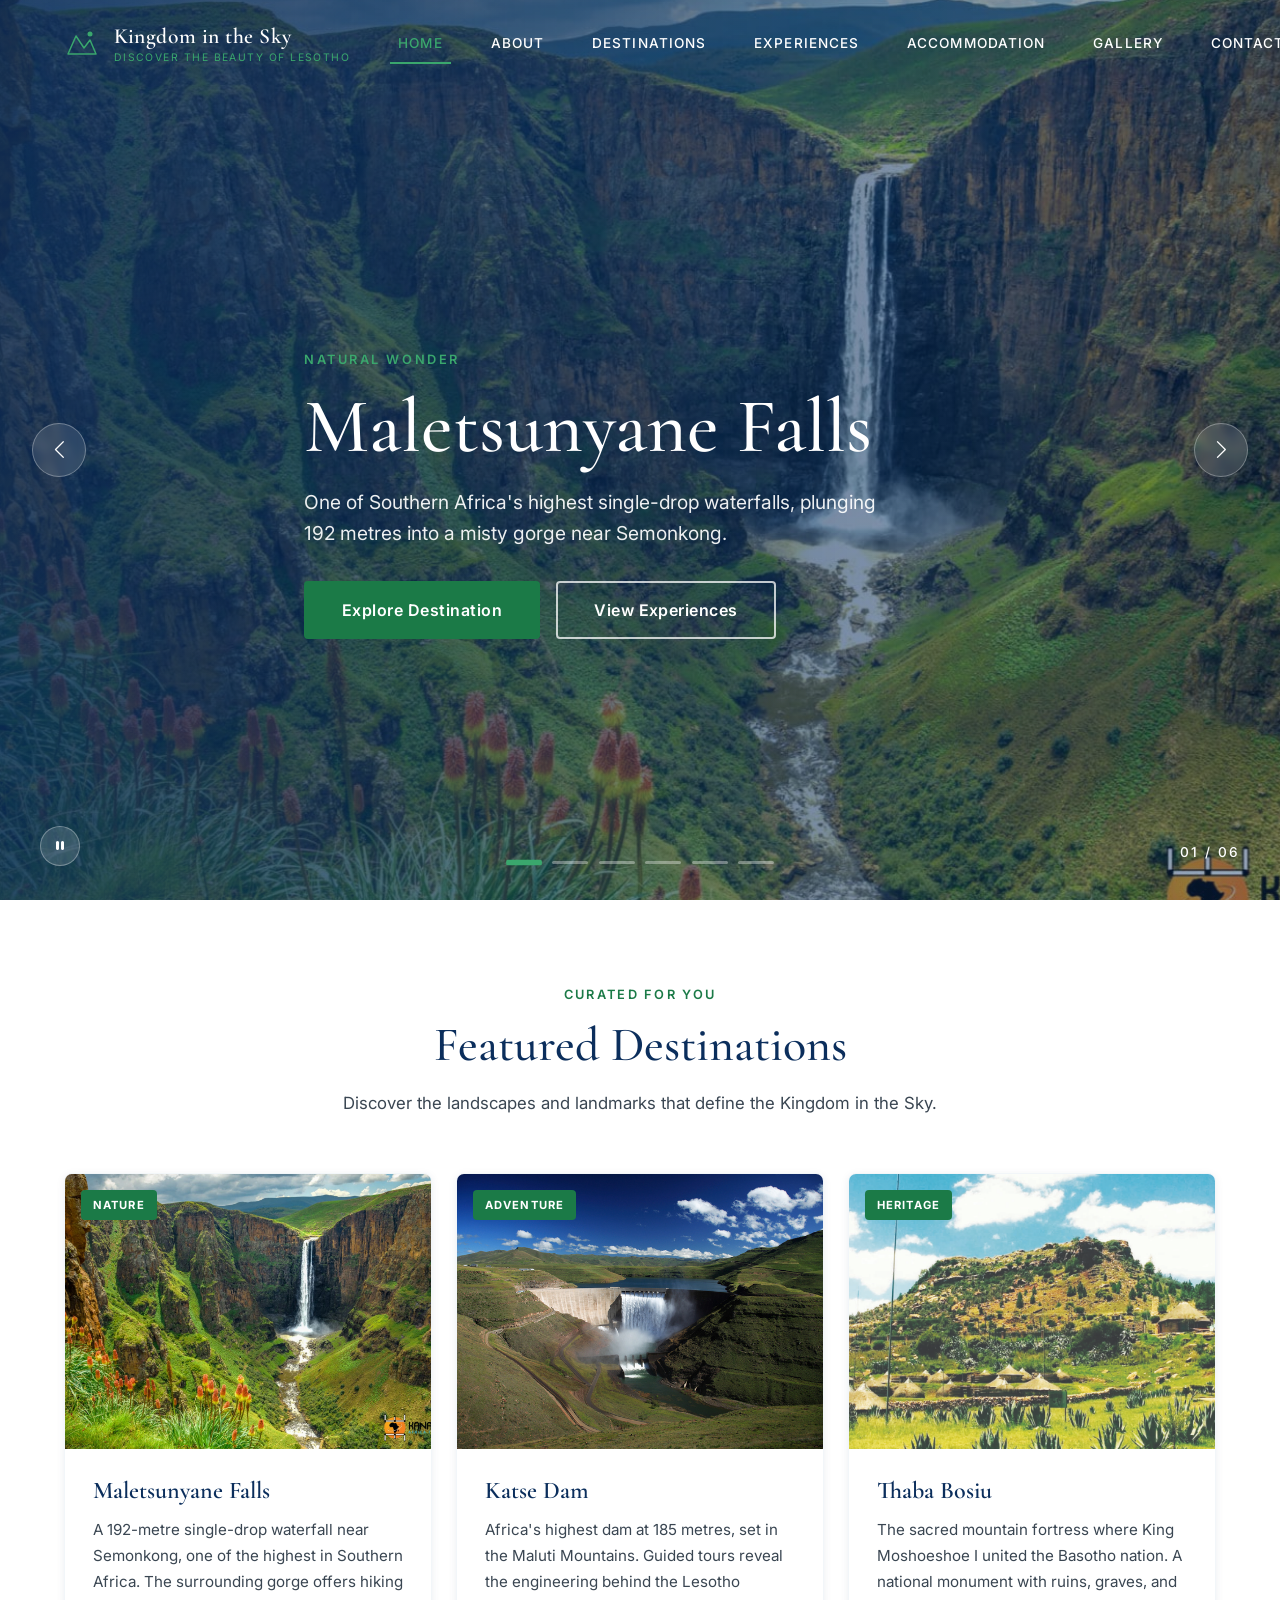
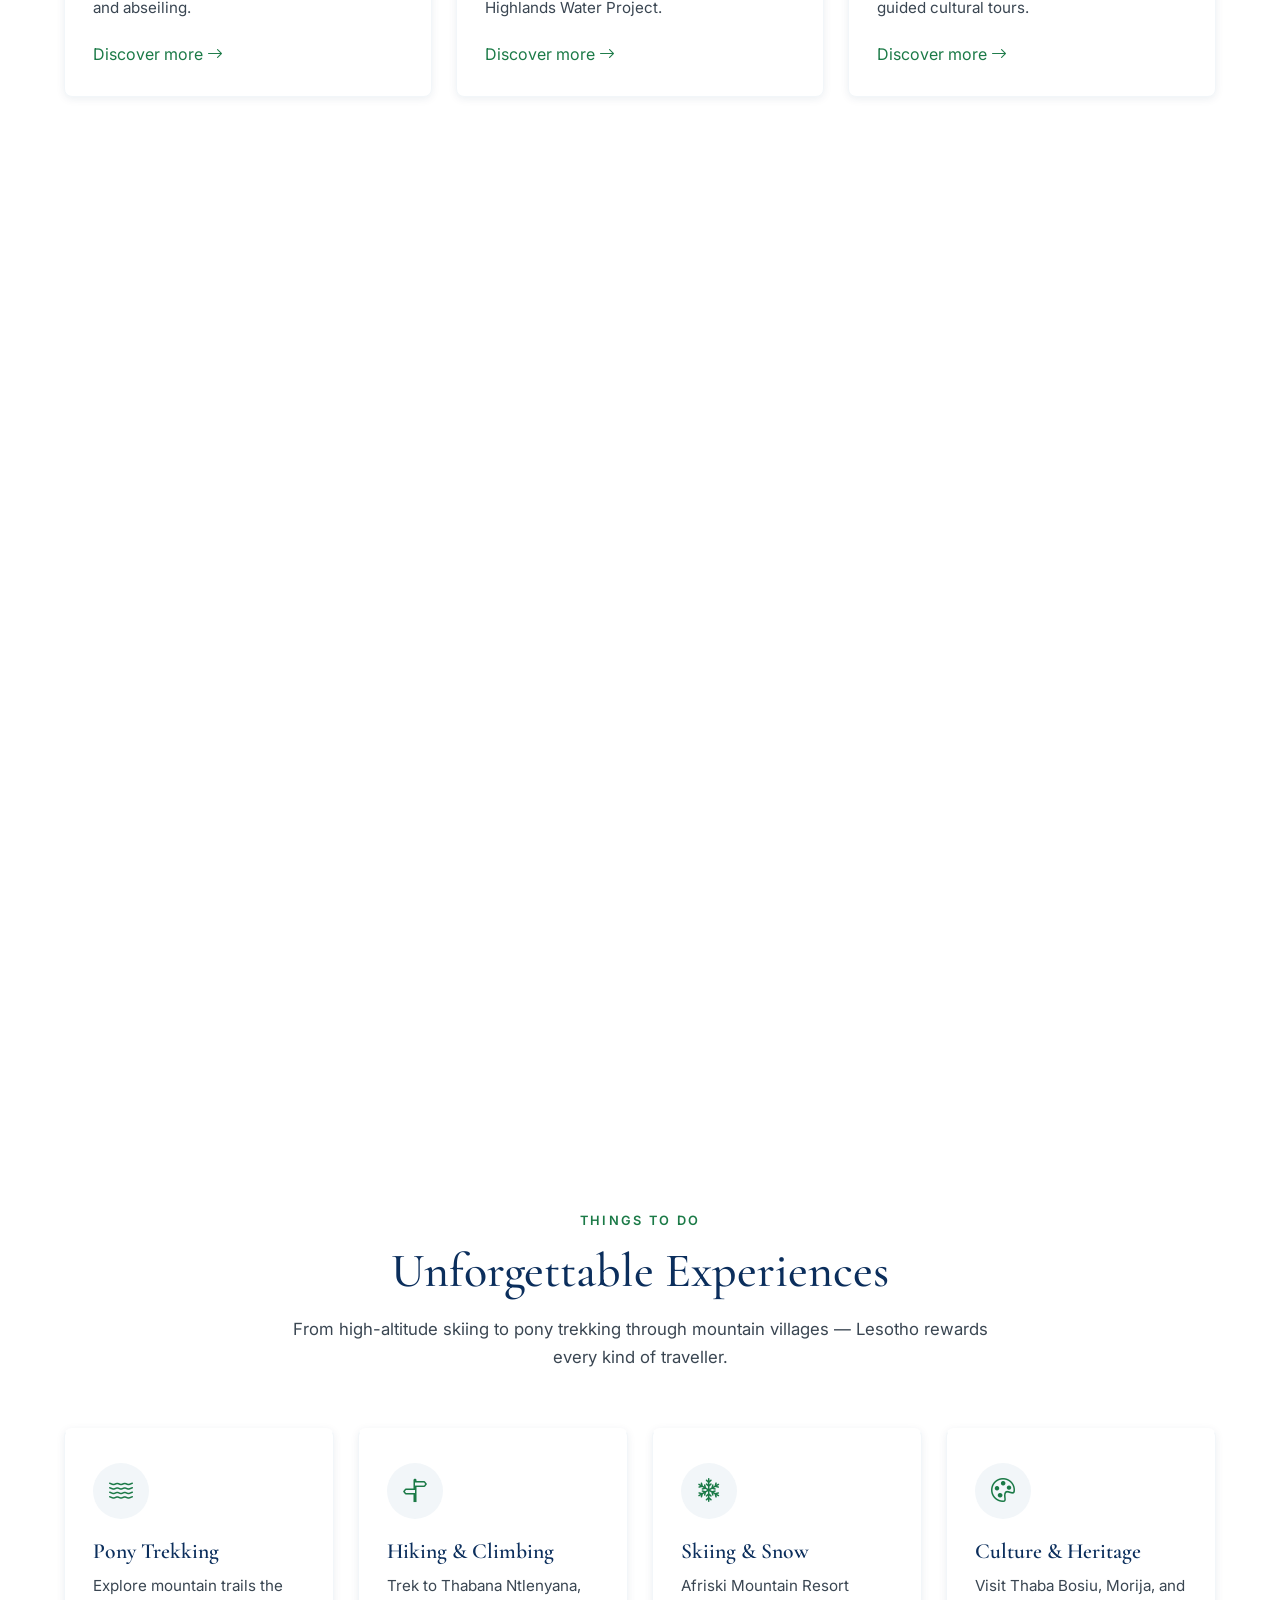
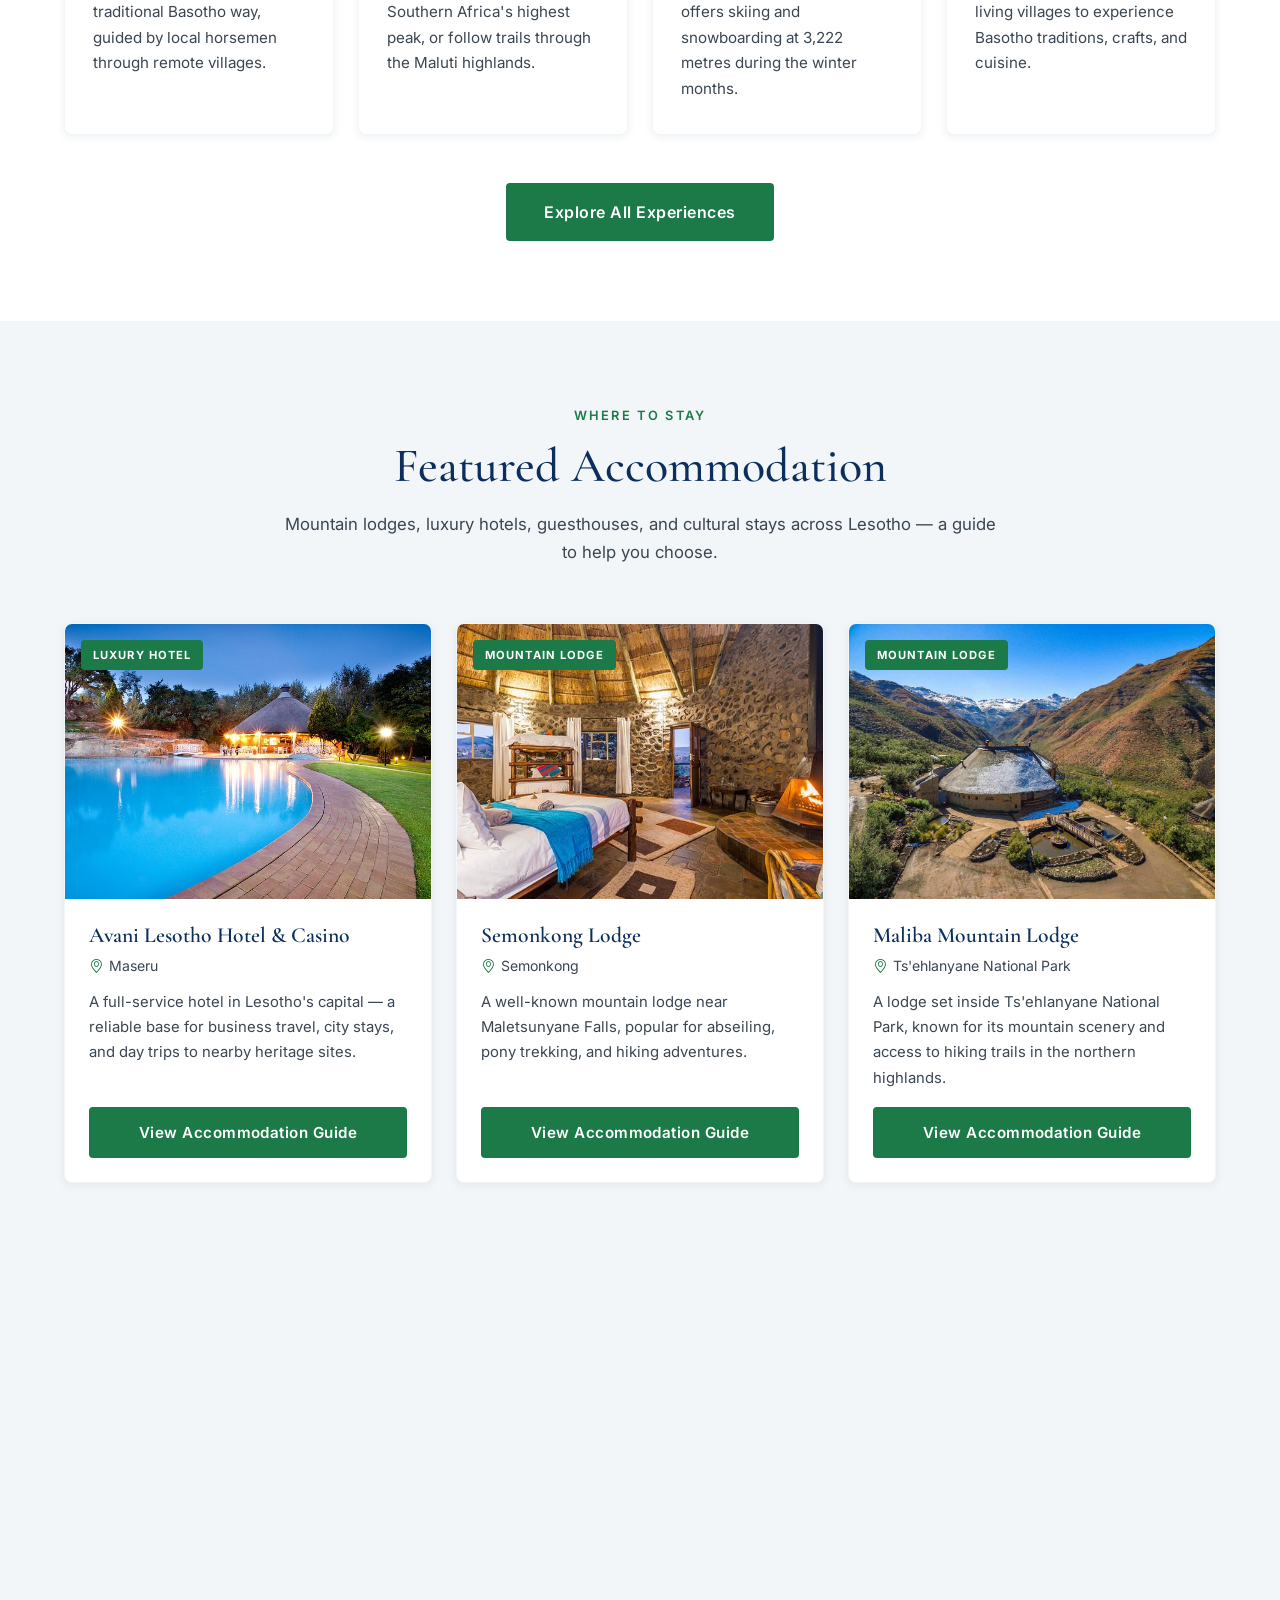
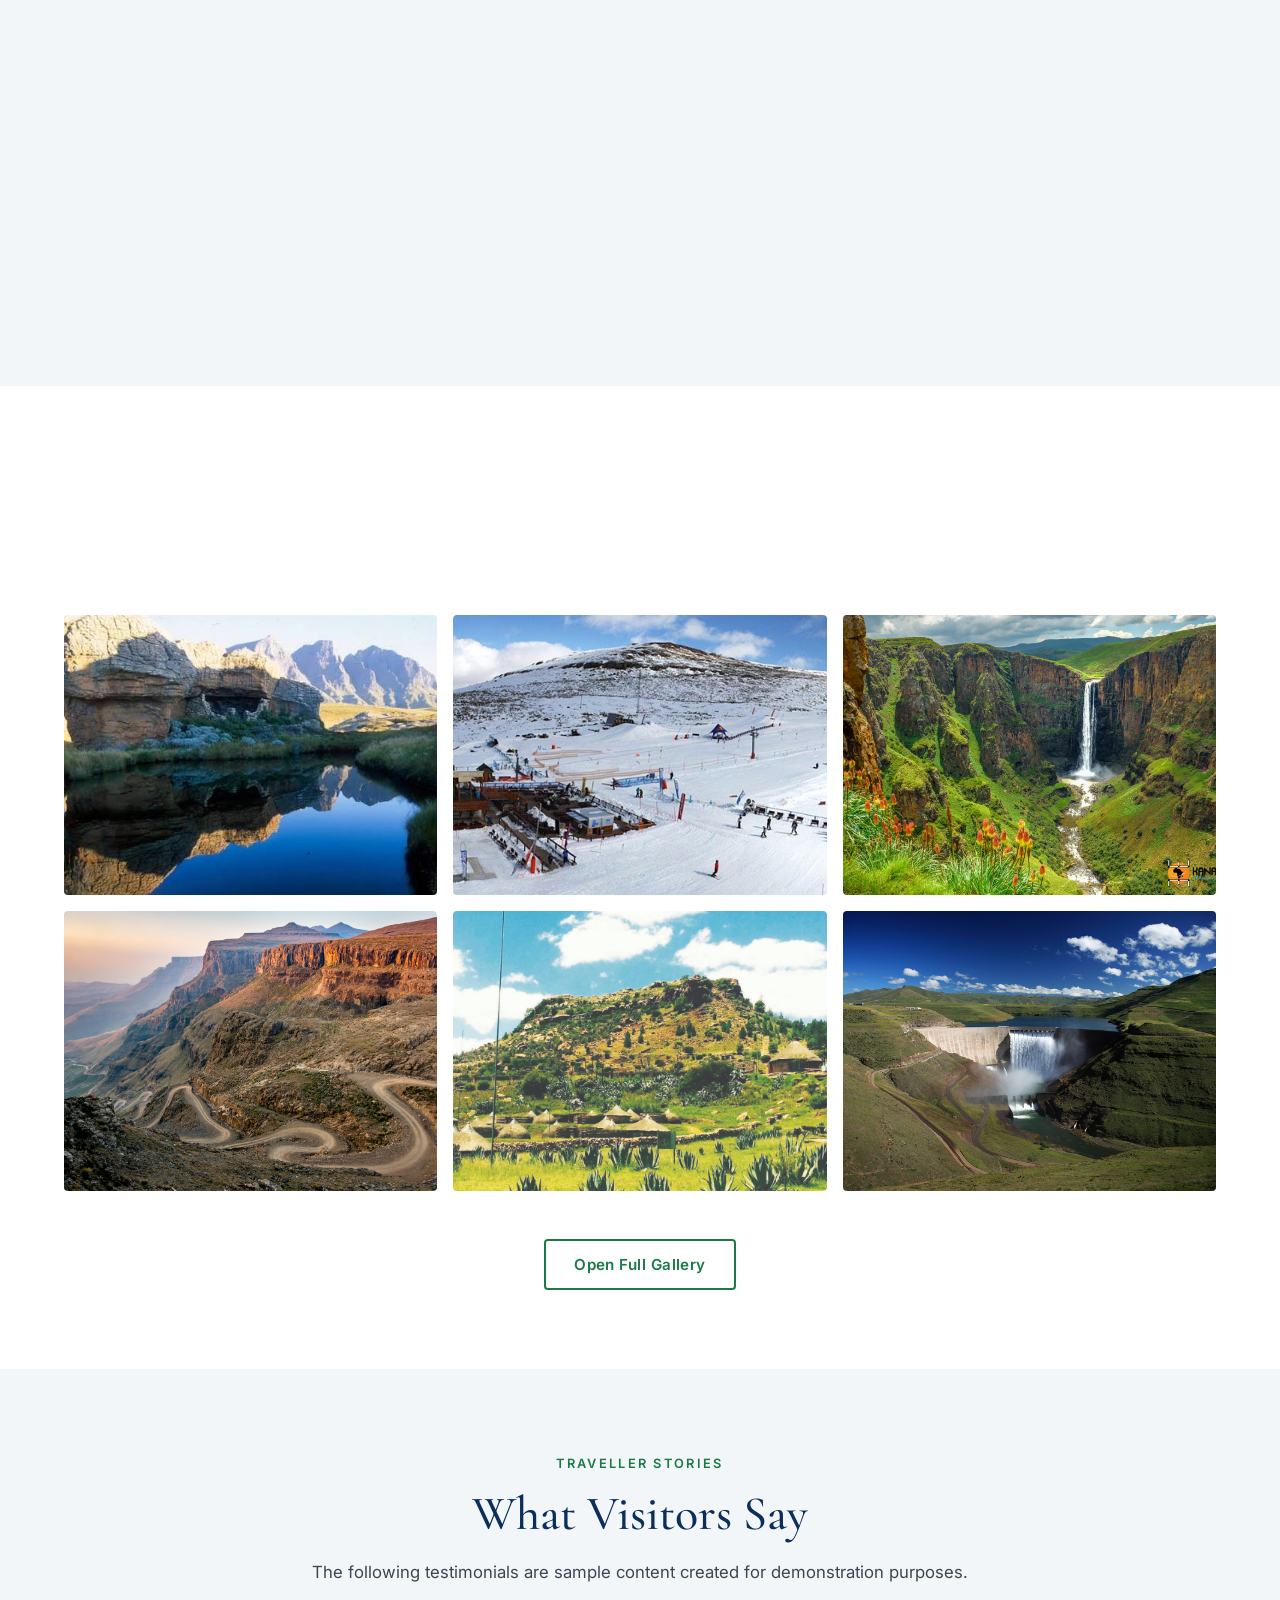
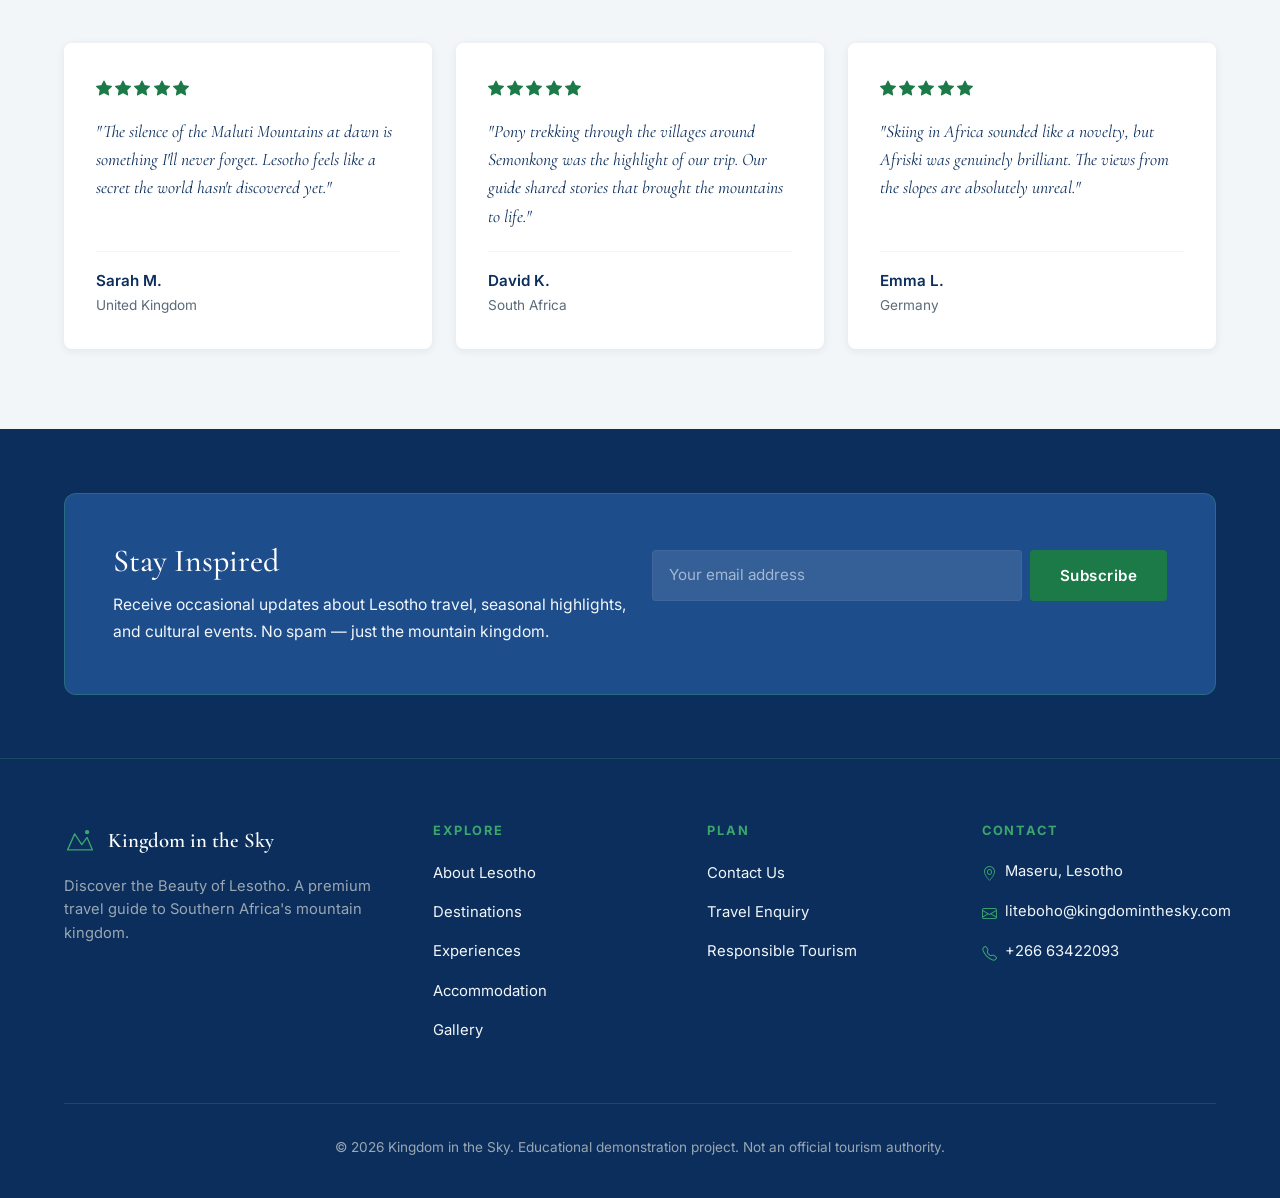
==== index.html @ 5d1657d9 "Add files via upload" ====
<!DOCTYPE html>
<html lang="en">
<head>
  <meta charset="UTF-8">
  <meta name="viewport" content="width=device-width, initial-scale=1.0">
  <meta name="description" content="Kingdom in the Sky — Discover the Beauty of Lesotho. Explore majestic mountains, rich Basotho culture, and unforgettable adventures in Southern Africa's mountain kingdom.">
  <title>Kingdom in the Sky | Discover the Beauty of Lesotho</title>

  <link rel="preconnect" href="https://fonts.googleapis.com">
  <link rel="preconnect" href="https://fonts.gstatic.com" crossorigin>
  <link href="https://fonts.googleapis.com/css2?family=Cormorant+Garamond:ital,wght@0,400;0,500;0,600;0,700;1,400;1,500&family=Inter:wght@300;400;500;600;700&display=swap" rel="stylesheet">

  <link href="https://cdn.jsdelivr.net/npm/bootstrap@5.3.3/dist/css/bootstrap.min.css" rel="stylesheet">
  <link rel="stylesheet" href="https://cdn.jsdelivr.net/npm/bootstrap-icons@1.11.3/font/bootstrap-icons.min.css">

  <link rel="stylesheet" href="css/style.css">
  <link rel="stylesheet" href="css/animations.css">
  <link rel="stylesheet" href="css/responsive.css">
</head>
<body>

  <a href="#main-content" class="skip-link">Skip to main content</a>

  <!-- ========== NAVIGATION ========== -->
  <nav class="navbar navbar-expand-lg site-navbar" id="siteNavbar" aria-label="Main navigation">
    <div class="container nav-container">
      <a class="navbar-brand brand" href="index.html" aria-label="Kingdom in the Sky — Home">
        <span class="brand-mark" aria-hidden="true">
          <svg width="36" height="36" viewBox="0 0 36 36" fill="none" xmlns="http://www.w3.org/2000/svg">
            <path d="M4 28L12 10L20 22L26 14L32 28H4Z" stroke="currentColor" stroke-width="1.5" fill="none" stroke-linejoin="round"/>
            <circle cx="26" cy="8" r="2.5" fill="currentColor"/>
          </svg>
        </span>
        <span class="brand-text">
          <span class="brand-name">Kingdom in the Sky</span>
          <span class="brand-tagline">Discover the Beauty of Lesotho</span>
        </span>
      </a>

      <button class="navbar-toggler custom-toggler" type="button" data-bs-toggle="collapse" data-bs-target="#mainNav" aria-controls="mainNav" aria-expanded="false" aria-label="Toggle navigation">
        <span class="toggler-line"></span>
        <span class="toggler-line"></span>
        <span class="toggler-line"></span>
      </button>

      <div class="collapse navbar-collapse" id="mainNav">
        <ul class="navbar-nav ms-auto nav-links">
          <li class="nav-item"><a class="nav-link active" href="index.html">Home</a></li>
          <li class="nav-item"><a class="nav-link" href="about.html">About</a></li>
          <li class="nav-item"><a class="nav-link" href="destinations.html">Destinations</a></li>
          <li class="nav-item"><a class="nav-link" href="experiences.html">Experiences</a></li>
          <li class="nav-item"><a class="nav-link" href="accommodation.html">Accommodation</a></li>
          <li class="nav-item"><a class="nav-link" href="gallery.html">Gallery</a></li>
          <li class="nav-item"><a class="nav-link" href="contact.html">Contact</a></li>
        </ul>
      </div>
    </div>
  </nav>

  <main id="main-content">

    <!-- ========== HERO SLIDESHOW ========== -->
    <section class="hero-slideshow" id="heroSlideshow" aria-label="Featured Lesotho destinations slideshow" aria-roledescription="carousel">
      <div class="slides-container" id="slidesContainer">

        <div class="slide active" data-slide="0" role="group" aria-roledescription="slide" aria-label="1 of 6: Maletsunyane Falls">
          <div class="slide-bg" style="background-image: url('assets/images/maletsunyane.jpg');"></div>
          <div class="slide-overlay"></div>
          <div class="slide-content container">
            <p class="slide-kicker">Natural Wonder</p>
            <h1 class="slide-title">Maletsunyane Falls</h1>
            <p class="slide-desc">One of Southern Africa's highest single-drop waterfalls, plunging 192 metres into a misty gorge near Semonkong.</p>
            <div class="slide-actions">
              <a href="destinations.html" class="btn btn-gold btn-lg">Explore Destination</a>
              <a href="experiences.html" class="btn btn-outline-light btn-lg">View Experiences</a>
            </div>
          </div>
        </div>

        <div class="slide" data-slide="1" role="group" aria-roledescription="slide" aria-label="2 of 6: Katse Dam">
          <div class="slide-bg" style="background-image: url('assets/images/katse.jpg');"></div>
          <div class="slide-overlay"></div>
          <div class="slide-content container">
            <p class="slide-kicker">Engineering Marvel</p>
            <h2 class="slide-title">Katse Dam</h2>
            <p class="slide-desc">Africa's highest dam, nestled in the Maluti Mountains — a feat of engineering surrounded by breathtaking highland scenery.</p>
            <div class="slide-actions">
              <a href="destinations.html" class="btn btn-gold btn-lg">Explore Destination</a>
              <a href="gallery.html" class="btn btn-outline-light btn-lg">View Gallery</a>
            </div>
          </div>
        </div>

        <div class="slide" data-slide="2" role="group" aria-roledescription="slide" aria-label="3 of 6: Sani Pass">
          <div class="slide-bg" style="background-image: url('assets/images/sani-pass.jpg');"></div>
          <div class="slide-overlay"></div>
          <div class="slide-content container">
            <p class="slide-kicker">Adventure Route</p>
            <h2 class="slide-title">Sani Pass</h2>
            <p class="slide-desc">A legendary mountain pass climbing over 1,300 metres through the Drakensberg escarpment into the Kingdom in the Sky.</p>
            <div class="slide-actions">
              <a href="experiences.html" class="btn btn-gold btn-lg">Plan Your Adventure</a>
              <a href="destinations.html" class="btn btn-outline-light btn-lg">All Destinations</a>
            </div>
          </div>
        </div>

        <div class="slide" data-slide="3" role="group" aria-roledescription="slide" aria-label="4 of 6: Sehlabathebe National Park">
          <div class="slide-bg" style="background-image: url('assets/images/sehlabathebe.jpg');"></div>
          <div class="slide-overlay"></div>
          <div class="slide-content container">
            <p class="slide-kicker">UNESCO World Heritage</p>
            <h2 class="slide-title">Sehlabathebe National Park</h2>
            <p class="slide-desc">Lesotho's oldest protected area, home to rare Afro-Alpine species, ancient rock art, and pristine mountain wilderness.</p>
            <div class="slide-actions">
              <a href="destinations.html" class="btn btn-gold btn-lg">Explore Destination</a>
              <a href="about.html" class="btn btn-outline-light btn-lg">About Lesotho</a>
            </div>
          </div>
        </div>

        <div class="slide" data-slide="4" role="group" aria-roledescription="slide" aria-label="5 of 6: Thaba Bosiu">
          <div class="slide-bg" style="background-image: url('assets/images/thaba-bosiu.jpg');"></div>
          <div class="slide-overlay"></div>
          <div class="slide-content container">
            <p class="slide-kicker">Cultural Heritage</p>
            <h2 class="slide-title">Thaba Bosiu</h2>
            <p class="slide-desc">The sacred mountain fortress of King Moshoeshoe I — the birthplace of the Basotho nation and a living cultural monument.</p>
            <div class="slide-actions">
              <a href="destinations.html" class="btn btn-gold btn-lg">Explore Heritage</a>
              <a href="experiences.html" class="btn btn-outline-light btn-lg">Cultural Experiences</a>
            </div>
          </div>
        </div>

        <div class="slide" data-slide="5" role="group" aria-roledescription="slide" aria-label="6 of 6: Afriski Mountain Resort">
          <div class="slide-bg" style="background-image: url('assets/images/afriski.jpg');"></div>
          <div class="slide-overlay"></div>
          <div class="slide-content container">
            <p class="slide-kicker">Year-Round Adventure</p>
            <h2 class="slide-title">Afriski Mountain Resort</h2>
            <p class="slide-desc">Ski and snowboard at 3,222 metres in winter, or hike and mountain bike through the Maluti Mountains in summer.</p>
            <div class="slide-actions">
              <a href="experiences.html" class="btn btn-gold btn-lg">Discover Activities</a>
              <a href="contact.html" class="btn btn-outline-light btn-lg">Enquire Now</a>
            </div>
          </div>
        </div>

      </div>

      <button class="slide-arrow slide-prev" id="slidePrev" aria-label="Previous slide">
        <i class="bi bi-chevron-left" aria-hidden="true"></i>
      </button>
      <button class="slide-arrow slide-next" id="slideNext" aria-label="Next slide">
        <i class="bi bi-chevron-right" aria-hidden="true"></i>
      </button>

      <div class="slide-indicators" id="slideIndicators" role="tablist" aria-label="Slideshow indicators">
        <button class="indicator active" data-index="0" role="tab" aria-selected="true" aria-label="Go to slide 1"></button>
        <button class="indicator" data-index="1" role="tab" aria-selected="false" aria-label="Go to slide 2"></button>
        <button class="indicator" data-index="2" role="tab" aria-selected="false" aria-label="Go to slide 3"></button>
        <button class="indicator" data-index="3" role="tab" aria-selected="false" aria-label="Go to slide 4"></button>
        <button class="indicator" data-index="4" role="tab" aria-selected="false" aria-label="Go to slide 5"></button>
        <button class="indicator" data-index="5" role="tab" aria-selected="false" aria-label="Go to slide 6"></button>
      </div>

      <div class="slide-counter" id="slideCounter" aria-live="polite">01 / 06</div>

      <button class="slide-pause" id="slidePause" aria-label="Pause slideshow">
        <i class="bi bi-pause-fill" aria-hidden="true"></i>
      </button>
    </section>

    <!-- ========== FEATURED DESTINATIONS ========== -->
    <section class="section featured-destinations" aria-labelledby="featured-heading">
      <div class="container">
        <div class="section-header reveal">
          <p class="section-kicker">Curated for You</p>
          <h2 class="section-title" id="featured-heading">Featured Destinations</h2>
          <p class="section-subtitle">Discover the landscapes and landmarks that define the Kingdom in the Sky.</p>
        </div>

        <div class="row g-4">
          <div class="col-md-6 col-lg-4 reveal">
            <article class="destination-card">
              <div class="card-image-wrap">
                <img src="assets/images/maletsunyane.jpg" alt="Maletsunyane Falls cascading into a gorge near Semonkong, Lesotho" class="card-image" loading="lazy">
                <span class="card-badge">Nature</span>
              </div>
              <div class="card-body">
                <h3 class="card-title">Maletsunyane Falls</h3>
                <p class="card-text">A 192-metre single-drop waterfall near Semonkong, one of the highest in Southern Africa. The surrounding gorge offers hiking and abseiling.</p>
                <a href="destinations.html" class="card-link">Discover more <i class="bi bi-arrow-right" aria-hidden="true"></i></a>
              </div>
            </article>
          </div>

          <div class="col-md-6 col-lg-4 reveal">
            <article class="destination-card">
              <div class="card-image-wrap">
                <img src="assets/images/katse.jpg" alt="Katse Dam reservoir surrounded by the Maluti Mountains in Lesotho" class="card-image" loading="lazy">
                <span class="card-badge">Adventure</span>
              </div>
              <div class="card-body">
                <h3 class="card-title">Katse Dam</h3>
                <p class="card-text">Africa's highest dam at 185 metres, set in the Maluti Mountains. Guided tours reveal the engineering behind the Lesotho Highlands Water Project.</p>
                <a href="destinations.html" class="card-link">Discover more <i class="bi bi-arrow-right" aria-hidden="true"></i></a>
              </div>
            </article>
          </div>

          <div class="col-md-6 col-lg-4 reveal">
            <article class="destination-card">
              <div class="card-image-wrap">
                <img src="assets/images/thaba-bosiu.jpg" alt="Thaba Bosiu mountain plateau, the historic stronghold of King Moshoeshoe I" class="card-image" loading="lazy">
                <span class="card-badge">Heritage</span>
              </div>
              <div class="card-body">
                <h3 class="card-title">Thaba Bosiu</h3>
                <p class="card-text">The sacred mountain fortress where King Moshoeshoe I united the Basotho nation. A national monument with ruins, graves, and guided cultural tours.</p>
                <a href="destinations.html" class="card-link">Discover more <i class="bi bi-arrow-right" aria-hidden="true"></i></a>
              </div>
            </article>
          </div>
        </div>

        <div class="section-cta reveal">
          <a href="destinations.html" class="btn btn-outline-gold btn-lg">View All Destinations</a>
        </div>
      </div>
    </section>

    <!-- ========== ABOUT LESOTHO INTRO ========== -->
    <section class="section about-intro" aria-labelledby="about-heading">
      <div class="container">
        <div class="row align-items-center g-5">
          <div class="col-lg-6 reveal">
            <div class="about-image-wrap">
              <img src="assets/images/sani-pass.jpg" alt="Dramatic mountain landscape of Lesotho's highlands" class="about-image" loading="lazy">
              <div class="about-image-accent" aria-hidden="true"></div>
            </div>
          </div>
          <div class="col-lg-6 reveal">
            <p class="section-kicker">The Mountain Kingdom</p>
            <h2 class="section-title" id="about-heading">A Nation Above the Clouds</h2>
            <p class="about-text">Lesotho is the only country in the world entirely above 1,000 metres in elevation. Known as the "Kingdom in the Sky," this landlocked nation is cradled by the Maluti Mountains and the Drakensberg escarpment.</p>
            <p class="about-text">Beyond its dramatic landscapes, Lesotho is home to the Basotho people — a nation with a proud heritage, distinctive traditions, and a deep connection to the mountains that shelter them.</p>
            <ul class="about-highlights">
              <li><i class="bi bi-check2-circle" aria-hidden="true"></i> Highest lowest point of any country on Earth</li>
              <li><i class="bi bi-check2-circle" aria-hidden="true"></i> Rich Basotho culture and living heritage</li>
              <li><i class="bi bi-check2-circle" aria-hidden="true"></i> UNESCO World Heritage and protected wilderness</li>
            </ul>
            <a href="about.html" class="btn btn-gold mt-3">Learn About Lesotho</a>
          </div>
        </div>
      </div>
    </section>

    <!-- ========== EXPERIENCES ========== -->
    <section class="section experiences-preview" aria-labelledby="experiences-heading">
      <div class="container">
        <div class="section-header reveal">
          <p class="section-kicker">Things to Do</p>
          <h2 class="section-title" id="experiences-heading">Unforgettable Experiences</h2>
          <p class="section-subtitle">From high-altitude skiing to pony trekking through mountain villages — Lesotho rewards every kind of traveller.</p>
        </div>

        <div class="row g-4">
          <div class="col-sm-6 col-lg-3 reveal">
            <div class="experience-card">
              <div class="experience-icon"><i class="bi bi-water" aria-hidden="true"></i></div>
              <h3 class="experience-title">Pony Trekking</h3>
              <p class="experience-text">Explore mountain trails the traditional Basotho way, guided by local horsemen through remote villages.</p>
            </div>
          </div>
          <div class="col-sm-6 col-lg-3 reveal">
            <div class="experience-card">
              <div class="experience-icon"><i class="bi bi-signpost-split" aria-hidden="true"></i></div>
              <h3 class="experience-title">Hiking & Climbing</h3>
              <p class="experience-text">Trek to Thabana Ntlenyana, Southern Africa's highest peak, or follow trails through the Maluti highlands.</p>
            </div>
          </div>
          <div class="col-sm-6 col-lg-3 reveal">
            <div class="experience-card">
              <div class="experience-icon"><i class="bi bi-snow2" aria-hidden="true"></i></div>
              <h3 class="experience-title">Skiing & Snow</h3>
              <p class="experience-text">Afriski Mountain Resort offers skiing and snowboarding at 3,222 metres during the winter months.</p>
            </div>
          </div>
          <div class="col-sm-6 col-lg-3 reveal">
            <div class="experience-card">
              <div class="experience-icon"><i class="bi bi-palette" aria-hidden="true"></i></div>
              <h3 class="experience-title">Culture & Heritage</h3>
              <p class="experience-text">Visit Thaba Bosiu, Morija, and living villages to experience Basotho traditions, crafts, and cuisine.</p>
            </div>
          </div>
        </div>

        <div class="section-cta reveal">
          <a href="experiences.html" class="btn btn-gold btn-lg">Explore All Experiences</a>
        </div>
      </div>
    </section>

    <!-- ========== FEATURED ACCOMMODATION ========== -->
    <section class="section section-alt" aria-labelledby="featured-accommodation-heading">
      <div class="container">
        <div class="section-header reveal">
          <p class="section-kicker">Where to Stay</p>
          <h2 class="section-title" id="featured-accommodation-heading">Featured Accommodation</h2>
          <p class="section-subtitle">Mountain lodges, luxury hotels, guesthouses, and cultural stays across Lesotho — a guide to help you choose.</p>
        </div>

        <div class="row g-4">
          <div class="col-md-6 col-lg-4 reveal">
            <article class="accommodation-card">
              <div class="accommodation-image-wrap">
                <img src="assets/images/avani-maseru.jpg" alt="Avani Lesotho Hotel & Casino in Maseru" class="accommodation-image" loading="lazy">
                <span class="accommodation-badge">Luxury Hotel</span>
              </div>
              <div class="accommodation-body">
                <h3 class="accommodation-title">Avani Lesotho Hotel &amp; Casino</h3>
                <p class="accommodation-location"><i class="bi bi-geo-alt" aria-hidden="true"></i> Maseru</p>
                <p class="accommodation-text">A full-service hotel in Lesotho's capital — a reliable base for business travel, city stays, and day trips to nearby heritage sites.</p>
                <a href="accommodation.html" class="btn btn-gold w-100">View Accommodation Guide</a>
              </div>
            </article>
          </div>

          <div class="col-md-6 col-lg-4 reveal">
            <article class="accommodation-card">
              <div class="accommodation-image-wrap">
                <img src="assets/images/semonkong-lodge.jpg" alt="Semonkong Lodge near Maletsunyane Falls" class="accommodation-image" loading="lazy">
                <span class="accommodation-badge">Mountain Lodge</span>
              </div>
              <div class="accommodation-body">
                <h3 class="accommodation-title">Semonkong Lodge</h3>
                <p class="accommodation-location"><i class="bi bi-geo-alt" aria-hidden="true"></i> Semonkong</p>
                <p class="accommodation-text">A well-known mountain lodge near Maletsunyane Falls, popular for abseiling, pony trekking, and hiking adventures.</p>
                <a href="accommodation.html" class="btn btn-gold w-100">View Accommodation Guide</a>
              </div>
            </article>
          </div>

          <div class="col-md-6 col-lg-4 reveal">
            <article class="accommodation-card">
              <div class="accommodation-image-wrap">
                <img src="assets/images/maliba-lodge.jpg" alt="Maliba Mountain Lodge in Ts'ehlanyane National Park" class="accommodation-image" loading="lazy">
                <span class="accommodation-badge">Mountain Lodge</span>
              </div>
              <div class="accommodation-body">
                <h3 class="accommodation-title">Maliba Mountain Lodge</h3>
                <p class="accommodation-location"><i class="bi bi-geo-alt" aria-hidden="true"></i> Ts'ehlanyane National Park</p>
                <p class="accommodation-text">A lodge set inside Ts'ehlanyane National Park, known for its mountain scenery and access to hiking trails in the northern highlands.</p>
                <a href="accommodation.html" class="btn btn-gold w-100">View Accommodation Guide</a>
              </div>
            </article>
          </div>
        </div>

        <div class="section-cta reveal">
          <a href="accommodation.html" class="btn btn-outline-gold btn-lg">Explore All Accommodation</a>
        </div>
      </div>
    </section>

    <!-- ========== WHY VISIT ========== -->
    <section class="section why-visit" aria-labelledby="why-heading">
      <div class="container">
        <div class="section-header reveal">
          <p class="section-kicker">Why Lesotho</p>
          <h2 class="section-title" id="why-heading">A Destination Like No Other</h2>
        </div>

        <div class="why-grid">
          <div class="why-item reveal">
            <span class="why-number">01</span>
            <h3 class="why-title">Unrivalled Altitude</h3>
            <p class="why-text">Every inch of Lesotho lies above 1,000 metres. The air is clear, the stars are brilliant, and the views stretch for hundreds of kilometres.</p>
          </div>
          <div class="why-item reveal">
            <span class="why-number">02</span>
            <h3 class="why-title">Living Culture</h3>
            <p class="why-text">The Basotho people welcome visitors with genuine warmth. Experience traditional music, blanket-wearing, and mountain village life.</p>
          </div>
          <div class="why-item reveal">
            <span class="why-number">03</span>
            <h3 class="why-title">Four-Season Adventure</h3>
            <p class="why-text">Summer hiking, winter skiing, spring wildflowers, and autumn clarity — Lesotho offers a different face in every season.</p>
          </div>
          <div class="why-item reveal">
            <span class="why-number">04</span>
            <h3 class="why-title">Untouched Wilderness</h3>
            <p class="why-text">From Sehlabathebe's rock art to the remote reaches of the Maluti, Lesotho preserves spaces that feel genuinely wild.</p>
          </div>
        </div>
      </div>
    </section>

    <!-- ========== GALLERY PREVIEW ========== -->
    <section class="section gallery-preview" aria-labelledby="gallery-heading">
      <div class="container">
        <div class="section-header reveal">
          <p class="section-kicker">Through the Lens</p>
          <h2 class="section-title" id="gallery-heading">Lesotho in Pictures</h2>
        </div>

        <div class="gallery-preview-grid reveal">
          <a href="gallery.html" class="gallery-preview-item" aria-label="View full gallery">
            <img src="assets/images/sehlabathebe.jpg" alt="Mountain landscape in Lesotho" loading="lazy">
          </a>
          <a href="gallery.html" class="gallery-preview-item" aria-label="View full gallery">
            <img src="assets/images/afriski.jpg" alt="Snow-covered mountain slopes" loading="lazy">
          </a>
          <a href="gallery.html" class="gallery-preview-item" aria-label="View full gallery">
            <img src="assets/images/maletsunyane.jpg" alt="Waterfall cascading through mountains" loading="lazy">
          </a>
          <a href="gallery.html" class="gallery-preview-item" aria-label="View full gallery">
            <img src="assets/images/sani-pass.jpg" alt="Dramatic mountain peaks" loading="lazy">
          </a>
          <a href="gallery.html" class="gallery-preview-item" aria-label="View full gallery">
            <img src="assets/images/thaba-bosiu.jpg" alt="Mountain plateau at dusk" loading="lazy">
          </a>
          <a href="gallery.html" class="gallery-preview-item" aria-label="View full gallery">
            <img src="assets/images/katse.jpg" alt="Highland reservoir and mountains" loading="lazy">
          </a>
        </div>

        <div class="section-cta reveal">
          <a href="gallery.html" class="btn btn-outline-gold">Open Full Gallery</a>
        </div>
      </div>
    </section>

    <!-- ========== TESTIMONIALS (SAMPLE CONTENT) ========== -->
    <section class="section testimonials" aria-labelledby="testimonials-heading">
      <div class="container">
        <div class="section-header reveal">
          <p class="section-kicker">Traveller Stories</p>
          <h2 class="section-title" id="testimonials-heading">What Visitors Say</h2>
          <p class="section-subtitle sample-note">The following testimonials are sample content created for demonstration purposes.</p>
        </div>

        <div class="row g-4">
          <div class="col-md-4 reveal">
            <blockquote class="testimonial-card">
              <div class="testimonial-stars" aria-label="5 out of 5 stars">
                <i class="bi bi-star-fill" aria-hidden="true"></i>
                <i class="bi bi-star-fill" aria-hidden="true"></i>
                <i class="bi bi-star-fill" aria-hidden="true"></i>
                <i class="bi bi-star-fill" aria-hidden="true"></i>
                <i class="bi bi-star-fill" aria-hidden="true"></i>
              </div>
              <p class="testimonial-text">"The silence of the Maluti Mountains at dawn is something I'll never forget. Lesotho feels like a secret the world hasn't discovered yet."</p>
              <footer class="testimonial-author">
                <span class="author-name">Sarah M.</span>
                <span class="author-location">United Kingdom</span>
              </footer>
            </blockquote>
          </div>
          <div class="col-md-4 reveal">
            <blockquote class="testimonial-card">
              <div class="testimonial-stars" aria-label="5 out of 5 stars">
                <i class="bi bi-star-fill" aria-hidden="true"></i>
                <i class="bi bi-star-fill" aria-hidden="true"></i>
                <i class="bi bi-star-fill" aria-hidden="true"></i>
                <i class="bi bi-star-fill" aria-hidden="true"></i>
                <i class="bi bi-star-fill" aria-hidden="true"></i>
              </div>
              <p class="testimonial-text">"Pony trekking through the villages around Semonkong was the highlight of our trip. Our guide shared stories that brought the mountains to life."</p>
              <footer class="testimonial-author">
                <span class="author-name">David K.</span>
                <span class="author-location">South Africa</span>
              </footer>
            </blockquote>
          </div>
          <div class="col-md-4 reveal">
            <blockquote class="testimonial-card">
              <div class="testimonial-stars" aria-label="5 out of 5 stars">
                <i class="bi bi-star-fill" aria-hidden="true"></i>
                <i class="bi bi-star-fill" aria-hidden="true"></i>
                <i class="bi bi-star-fill" aria-hidden="true"></i>
                <i class="bi bi-star-fill" aria-hidden="true"></i>
                <i class="bi bi-star-fill" aria-hidden="true"></i>
              </div>
              <p class="testimonial-text">"Skiing in Africa sounded like a novelty, but Afriski was genuinely brilliant. The views from the slopes are absolutely unreal."</p>
              <footer class="testimonial-author">
                <span class="author-name">Emma L.</span>
                <span class="author-location">Germany</span>
              </footer>
            </blockquote>
          </div>
        </div>
      </div>
    </section>

    <!-- ========== NEWSLETTER ========== -->
    <section class="section newsletter-section" aria-labelledby="newsletter-heading">
      <div class="container">
        <div class="newsletter-inner reveal">
          <div class="row align-items-center g-4">
            <div class="col-lg-6">
              <h2 class="newsletter-title" id="newsletter-heading">Stay Inspired</h2>
              <p class="newsletter-text">Receive occasional updates about Lesotho travel, seasonal highlights, and cultural events. No spam — just the mountain kingdom.</p>
            </div>
            <div class="col-lg-6">
              <form class="newsletter-form" id="newsletterForm" novalidate>
                <div class="newsletter-input-group">
                  <label for="newsletterEmail" class="visually-hidden">Email address</label>
                  <input type="email" class="form-control" id="newsletterEmail" name="newsletterEmail" placeholder="Your email address" required autocomplete="email">
                  <button type="submit" class="btn btn-gold">Subscribe</button>
                </div>
                <div class="newsletter-feedback" id="newsletterFeedback" role="status" aria-live="polite"></div>
              </form>
            </div>
          </div>
        </div>
      </div>
    </section>

  </main>

  <!-- ========== FOOTER ========== -->
  <footer class="site-footer">
    <div class="container">
      <div class="footer-grid">
        <div class="footer-col footer-brand-col">
          <a class="footer-brand" href="index.html">
            <svg width="32" height="32" viewBox="0 0 36 36" fill="none" xmlns="http://www.w3.org/2000/svg" aria-hidden="true">
              <path d="M4 28L12 10L20 22L26 14L32 28H4Z" stroke="currentColor" stroke-width="1.5" fill="none" stroke-linejoin="round"/>
              <circle cx="26" cy="8" r="2.5" fill="currentColor"/>
            </svg>
            <span>Kingdom in the Sky</span>
          </a>
          <p class="footer-desc">Discover the Beauty of Lesotho. A premium travel guide to Southern Africa's mountain kingdom.</p>
        </div>

        <div class="footer-col">
          <h4 class="footer-heading">Explore</h4>
          <ul class="footer-links">
            <li><a href="about.html">About Lesotho</a></li>
            <li><a href="destinations.html">Destinations</a></li>
            <li><a href="experiences.html">Experiences</a></li>
            <li><a href="accommodation.html">Accommodation</a></li>
            <li><a href="gallery.html">Gallery</a></li>
          </ul>
        </div>

        <div class="footer-col">
          <h4 class="footer-heading">Plan</h4>
          <ul class="footer-links">
            <li><a href="contact.html">Contact Us</a></li>
            <li><a href="contact.html">Travel Enquiry</a></li>
            <li><a href="about.html">Responsible Tourism</a></li>
          </ul>
        </div>

        <div class="footer-col">
          <h4 class="footer-heading">Contact</h4>
          <address class="footer-contact">
            <p><i class="bi bi-geo-alt" aria-hidden="true"></i> Maseru, Lesotho</p>
            <p><i class="bi bi-envelope" aria-hidden="true"></i> liteboho@kingdominthesky.com</p>
            <p><i class="bi bi-telephone" aria-hidden="true"></i> +266 63422093</p>
          </address>
        </div>
      </div>

      <div class="footer-bottom">
        <p>&copy; <span id="footerYear"></span> Kingdom in the Sky. Educational demonstration project. Not an official tourism authority.</p>
      </div>
    </div>
  </footer>

  <button class="back-to-top" id="backToTop" aria-label="Back to top">
    <i class="bi bi-arrow-up" aria-hidden="true"></i>
  </button>

  <script src="https://cdn.jsdelivr.net/npm/bootstrap@5.3.3/dist/js/bootstrap.bundle.min.js"></script>
  <script src="js/main.js"></script>
  <script src="js/slideshow.js"></script>
  <script src="js/form-validation.js"></script>
</body>
</html>
---- css/style.css ----
/* =========================================================
   KINGDOM IN THE SKY — Main Stylesheet
   Palette: Lesotho national colours — Blue, Green, White
   ========================================================= */

/* ---------- CSS VARIABLES ---------- */
:root {
  /* Lesotho national palette */
  --blue: #1E4D8C;          /* primary blue */
  --blue-dark: #0B2E5C;     /* deep blue, used as ink */
  --blue-light: #3A6DB5;    /* hover/lighter blue */
  --green: #1B7A47;         /* primary green */
  --green-dark: #0F5A33;    /* dark green, accents */
  --green-light: #3AA76D;   /* lighter green, hover */
  --white: #FFFFFF;
  --off-white: #F2F6F9;     /* subtle background */
  --grey: #5B6B7A;          /* neutral text */
  --grey-light: #9AA7B2;    /* muted meta */
  --grey-dark: #3A4652;

  --font-serif: 'Cormorant Garamond', Georgia, 'Times New Roman', serif;
  --font-sans: 'Inter', -apple-system, BlinkMacSystemFont, 'Segoe UI', sans-serif;

  --shadow-sm: 0 2px 8px rgba(11, 46, 92, 0.08);
  --shadow-md: 0 8px 24px rgba(11, 46, 92, 0.12);
  --shadow-lg: 0 16px 48px rgba(11, 46, 92, 0.18);
  --shadow-green: 0 8px 24px rgba(27, 122, 71, 0.25);

  --radius-sm: 4px;
  --radius-md: 8px;
  --radius-lg: 12px;

  --transition: 0.3s cubic-bezier(0.4, 0, 0.2, 1);
  --transition-slow: 0.6s cubic-bezier(0.4, 0, 0.2, 1);

  --nav-height: 88px;
}

/* ---------- BASE / RESET ---------- */
*,
*::before,
*::after {
  box-sizing: border-box;
}

html {
  scroll-behavior: smooth;
  -webkit-text-size-adjust: 100%;
}

body {
  font-family: var(--font-sans);
  font-size: 16px;
  line-height: 1.7;
  color: var(--blue-dark);
  background-color: var(--white);
  margin: 0;
  padding: 0;
  overflow-x: hidden;
  -webkit-font-smoothing: antialiased;
  -moz-osx-font-smoothing: grayscale;
}

img {
  max-width: 100%;
  height: auto;
  display: block;
}

a {
  color: var(--green);
  text-decoration: none;
  transition: color var(--transition);
}

a:hover,
a:focus {
  color: var(--blue);
}

h1, h2, h3, h4, h5, h6 {
  font-family: var(--font-serif);
  font-weight: 500;
  line-height: 1.2;
  color: var(--blue-dark);
  margin: 0 0 1rem;
}

p {
  margin: 0 0 1rem;
}

ul, ol {
  margin: 0 0 1rem;
  padding-left: 1.5rem;
}

/* ---------- UTILITIES ---------- */
.skip-link {
  position: absolute;
  top: -100px;
  left: 1rem;
  background: var(--blue-dark);
  color: var(--white);
  padding: 0.75rem 1.25rem;
  z-index: 9999;
  border-radius: var(--radius-sm);
  transition: top var(--transition);
}

.skip-link:focus {
  top: 1rem;
  color: var(--white);
}

.visually-hidden {
  position: absolute !important;
  width: 1px !important;
  height: 1px !important;
  padding: 0 !important;
  margin: -1px !important;
  overflow: hidden !important;
  clip: rect(0, 0, 0, 0) !important;
  white-space: nowrap !important;
  border: 0 !important;
}

.required-mark {
  color: var(--green);
  font-weight: 700;
}

/* Focus rings */
a:focus-visible,
button:focus-visible,
input:focus-visible,
select:focus-visible,
textarea:focus-visible {
  outline: 3px solid var(--green);
  outline-offset: 2px;
}

/* ---------- SECTION BASE ---------- */
.section {
  padding: 5rem 0;
  position: relative;
}

.section-alt {
  background-color: var(--off-white);
}

.section-dark {
  background-color: var(--blue-dark);
  color: var(--white);
}

.section-dark h2,
.section-dark h3,
.section-dark h4 {
  color: var(--white);
}

.section-dark p {
  color: var(--off-white);
}

.section-header {
  text-align: center;
  max-width: 720px;
  margin: 0 auto 3.5rem;
}

.section-kicker {
  font-family: var(--font-sans);
  font-size: 0.8rem;
  font-weight: 600;
  letter-spacing: 0.18em;
  text-transform: uppercase;
  color: var(--green);
  margin-bottom: 0.75rem;
}

.section-title {
  font-family: var(--font-serif);
  font-size: clamp(2rem, 4vw, 3rem);
  font-weight: 500;
  color: var(--blue-dark);
  margin-bottom: 1rem;
  line-height: 1.15;
}

.section-dark .section-title {
  color: var(--white);
}

.section-subtitle {
  font-size: 1.05rem;
  color: var(--grey-dark);
  margin: 0;
}

.section-dark .section-subtitle {
  color: var(--off-white);
}

.section-cta {
  text-align: center;
  margin-top: 3rem;
}

.lead-text {
  font-size: 1.15rem;
  line-height: 1.7;
  color: var(--grey-dark);
  margin-bottom: 1.25rem;
}

/* ---------- CONTAINER ---------- */
.container {
  max-width: 1200px;
  width: 100%;
  padding-left: 1.5rem;
  padding-right: 1.5rem;
  margin-left: auto;
  margin-right: auto;
}

/* ---------- BUTTONS ---------- */
.btn {
  font-family: var(--font-sans);
  font-size: 0.95rem;
  font-weight: 600;
  letter-spacing: 0.03em;
  padding: 0.8rem 1.75rem;
  border-radius: var(--radius-sm);
  border: 2px solid transparent;
  transition: all var(--transition);
  display: inline-flex;
  align-items: center;
  justify-content: center;
  gap: 0.5rem;
  cursor: pointer;
  text-decoration: none;
  line-height: 1.4;
}

.btn-lg {
  padding: 1rem 2.25rem;
  font-size: 1rem;
}

.btn-gold {
  background-color: var(--green);
  color: var(--white);
  border-color: var(--green);
}

.btn-gold:hover,
.btn-gold:focus {
  background-color: var(--green-dark);
  border-color: var(--green-dark);
  color: var(--white);
  transform: translateY(-2px);
  box-shadow: var(--shadow-green);
}

.btn-outline-gold {
  background-color: transparent;
  color: var(--green);
  border-color: var(--green);
}

.btn-outline-gold:hover,
.btn-outline-gold:focus {
  background-color: var(--green);
  color: var(--white);
  transform: translateY(-2px);
}

.btn-outline-light {
  background-color: transparent;
  color: var(--white);
  border-color: rgba(255, 255, 255, 0.75);
}

.btn-outline-light:hover,
.btn-outline-light:focus {
  background-color: var(--white);
  color: var(--blue-dark);
  border-color: var(--white);
  transform: translateY(-2px);
}

.btn-link {
  background: none;
  border: none;
  padding: 0;
  color: var(--green);
  font-weight: 600;
  font-size: 0.9rem;
  letter-spacing: 0.02em;
  cursor: pointer;
  display: inline-flex;
  align-items: center;
  gap: 0.35rem;
  transition: gap var(--transition), color var(--transition);
}

.btn-link:hover,
.btn-link:focus {
  color: var(--blue);
  gap: 0.6rem;
}

/* ---------- NAVIGATION ---------- */
.site-navbar {
  position: fixed;
  top: 0;
  left: 0;
  right: 0;
  z-index: 1000;
  padding: 0;
  background-color: transparent;
  transition: background-color var(--transition), box-shadow var(--transition), padding var(--transition);
}

.site-navbar.scrolled {
  background-color: rgba(11, 46, 92, 0.97);
  backdrop-filter: blur(10px);
  box-shadow: var(--shadow-md);
}

.nav-container {
  display: flex;
  align-items: center;
  justify-content: space-between;
  min-height: var(--nav-height);
  flex-wrap: nowrap;
  gap: 1.5rem;
  padding-top: 0.75rem;
  padding-bottom: 0.75rem;
}

.brand {
  display: flex;
  align-items: center;
  gap: 0.85rem;
  color: var(--white);
  text-decoration: none;
  flex-shrink: 0;
}

.brand:hover,
.brand:focus {
  color: var(--green-light);
}

.brand-mark {
  color: var(--green-light);
  display: flex;
  align-items: center;
  transition: transform var(--transition);
}

.brand:hover .brand-mark {
  transform: rotate(-5deg) scale(1.05);
}

.brand-text {
  display: flex;
  flex-direction: column;
  line-height: 1.1;
}

.brand-name {
  font-family: var(--font-serif);
  font-size: 1.35rem;
  font-weight: 600;
  letter-spacing: 0.02em;
  color: inherit;
}

.brand-tagline {
  font-family: var(--font-sans);
  font-size: 0.65rem;
  font-weight: 400;
  letter-spacing: 0.14em;
  text-transform: uppercase;
  color: var(--green-light);
  margin-top: 0.2rem;
}

.nav-links {
  display: flex;
  align-items: center;
  gap: 2rem;
  list-style: none;
  margin: 0;
  padding: 0;
}

.nav-links .nav-link {
  font-family: var(--font-sans);
  font-size: 0.85rem;
  font-weight: 500;
  letter-spacing: 0.08em;
  text-transform: uppercase;
  color: var(--white);
  padding: 0.5rem 0;
  position: relative;
  transition: color var(--transition);
}

.nav-links .nav-link::after {
  content: '';
  position: absolute;
  bottom: 0;
  left: 0;
  width: 0;
  height: 2px;
  background-color: var(--green-light);
  transition: width var(--transition);
}

.nav-links .nav-link:hover,
.nav-links .nav-link:focus,
.nav-links .nav-link.active {
  color: var(--green-light);
}

.nav-links .nav-link:hover::after,
.nav-links .nav-link:focus::after,
.nav-links .nav-link.active::after {
  width: 100%;
}

/* Custom toggler */
.custom-toggler {
  border: none;
  padding: 0.5rem;
  background: transparent;
  display: flex;
  flex-direction: column;
  justify-content: center;
  gap: 5px;
  width: 44px;
  height: 44px;
  cursor: pointer;
}

.custom-toggler:focus {
  outline: none;
  box-shadow: none;
}

.toggler-line {
  display: block;
  width: 26px;
  height: 2px;
  background-color: var(--white);
  transition: all var(--transition);
  border-radius: 2px;
}

/* ---------- HERO SLIDESHOW ---------- */
.hero-slideshow {
  position: relative;
  width: 100%;
  height: 100vh;
  min-height: 620px;
  max-height: 900px;
  overflow: hidden;
  background-color: var(--blue-dark);
}

.slides-container {
  position: relative;
  width: 100%;
  height: 100%;
}

.slide {
  position: absolute;
  inset: 0;
  opacity: 0;
  visibility: hidden;
  transition: opacity 1.2s ease;
  display: flex;
  align-items: center;
}

.slide.active {
  opacity: 1;
  visibility: visible;
  z-index: 2;
}

.slide-bg {
  position: absolute;
  inset: 0;
  background-size: cover;
  background-position: center;
  background-repeat: no-repeat;
  transform: scale(1.08);
  transition: transform 8s ease;
}

.slide.active .slide-bg {
  transform: scale(1.15);
}

.slide-overlay {
  position: absolute;
  inset: 0;
  background: linear-gradient(
    to right,
    rgba(11, 46, 92, 0.85) 0%,
    rgba(11, 46, 92, 0.6) 50%,
    rgba(11, 46, 92, 0.4) 100%
  );
  z-index: 1;
}

.slide-content {
  position: relative;
  z-index: 3;
  color: var(--white);
  max-width: 720px;
  padding-top: var(--nav-height);
  opacity: 0;
  transform: translateY(30px);
  transition: opacity 0.8s ease 0.3s, transform 0.8s ease 0.3s;
}

.slide.active .slide-content {
  opacity: 1;
  transform: translateY(0);
}

.slide-kicker {
  font-family: var(--font-sans);
  font-size: 0.8rem;
  font-weight: 600;
  letter-spacing: 0.2em;
  text-transform: uppercase;
  color: var(--green-light);
  margin-bottom: 1rem;
}

.slide-title {
  font-family: var(--font-serif);
  font-size: clamp(2.5rem, 6vw, 5rem);
  font-weight: 500;
  line-height: 1.05;
  color: var(--white);
  margin-bottom: 1.25rem;
}

.slide-desc {
  font-size: clamp(1rem, 1.5vw, 1.2rem);
  line-height: 1.6;
  color: rgba(255, 255, 255, 0.92);
  margin-bottom: 2rem;
  max-width: 580px;
}

.slide-actions {
  display: flex;
  flex-wrap: wrap;
  gap: 1rem;
}

/* Slide controls */
.slide-arrow {
  position: absolute;
  top: 50%;
  transform: translateY(-50%);
  width: 54px;
  height: 54px;
  border-radius: 50%;
  background-color: rgba(255, 255, 255, 0.12);
  border: 1px solid rgba(255, 255, 255, 0.3);
  color: var(--white);
  display: flex;
  align-items: center;
  justify-content: center;
  cursor: pointer;
  z-index: 4;
  font-size: 1.3rem;
  transition: all var(--transition);
  backdrop-filter: blur(4px);
}

.slide-arrow:hover,
.slide-arrow:focus {
  background-color: var(--green);
  border-color: var(--green);
  color: var(--white);
}

.slide-prev {
  left: 2rem;
}

.slide-next {
  right: 2rem;
}

.slide-indicators {
  position: absolute;
  bottom: 2.25rem;
  left: 50%;
  transform: translateX(-50%);
  display: flex;
  gap: 0.65rem;
  z-index: 4;
}

.indicator {
  width: 36px;
  height: 3px;
  border-radius: 2px;
  background-color: rgba(255, 255, 255, 0.35);
  border: none;
  padding: 0;
  cursor: pointer;
  transition: background-color var(--transition), transform var(--transition);
}

.indicator.active {
  background-color: var(--green-light);
  transform: scaleY(1.8);
}

.indicator:hover,
.indicator:focus {
  background-color: var(--green);
}

.slide-counter {
  position: absolute;
  bottom: 2.25rem;
  right: 2.5rem;
  font-family: var(--font-sans);
  font-size: 0.85rem;
  font-weight: 500;
  letter-spacing: 0.15em;
  color: var(--white);
  z-index: 4;
}

.slide-pause {
  position: absolute;
  bottom: 2.1rem;
  left: 2.5rem;
  width: 40px;
  height: 40px;
  border-radius: 50%;
  background-color: rgba(255, 255, 255, 0.15);
  border: 1px solid rgba(255, 255, 255, 0.3);
  color: var(--white);
  display: flex;
  align-items: center;
  justify-content: center;
  cursor: pointer;
  z-index: 4;
  transition: all var(--transition);
}

.slide-pause:hover,
.slide-pause:focus {
  background-color: var(--green);
  border-color: var(--green);
  color: var(--white);
}

/* ---------- PAGE HERO (inner pages) ---------- */
.page-hero {
  position: relative;
  min-height: 60vh;
  padding-top: var(--nav-height);
  display: flex;
  align-items: center;
  overflow: hidden;
  color: var(--white);
}

.page-hero-bg {
  position: absolute;
  inset: 0;
  background-size: cover;
  background-position: center;
  background-repeat: no-repeat;
  transform: scale(1.05);
  transition: transform 8s ease;
}

.page-hero:hover .page-hero-bg {
  transform: scale(1.1);
}

.page-hero-overlay {
  position: absolute;
  inset: 0;
  background: linear-gradient(
    180deg,
    rgba(11, 46, 92, 0.8) 0%,
    rgba(11, 46, 92, 0.65) 60%,
    rgba(11, 46, 92, 0.9) 100%
  );
  z-index: 1;
}

.page-hero-content {
  position: relative;
  z-index: 2;
  padding-top: 3rem;
  padding-bottom: 4rem;
  max-width: 800px;
}

.page-hero-kicker {
  font-family: var(--font-sans);
  font-size: 0.8rem;
  font-weight: 600;
  letter-spacing: 0.2em;
  text-transform: uppercase;
  color: var(--green-light);
  margin-bottom: 1rem;
}

.page-hero-title {
  font-family: var(--font-serif);
  font-size: clamp(2.5rem, 6vw, 4.5rem);
  font-weight: 500;
  line-height: 1.05;
  color: var(--white);
  margin-bottom: 1.25rem;
}

.page-hero-desc {
  font-size: 1.15rem;
  color: rgba(255, 255, 255, 0.92);
  max-width: 640px;
  margin-bottom: 1.5rem;
}

.breadcrumb-custom {
  display: flex;
  align-items: center;
  gap: 0.5rem;
  list-style: none;
  padding: 0;
  margin: 0;
  font-size: 0.85rem;
  color: rgba(255, 255, 255, 0.75);
}

.breadcrumb-custom li {
  display: flex;
  align-items: center;
  gap: 0.5rem;
}

.breadcrumb-custom li:not(:last-child)::after {
  content: '/';
  color: rgba(255, 255, 255, 0.4);
}

.breadcrumb-custom a {
  color: var(--green-light);
}

.breadcrumb-custom a:hover {
  color: var(--white);
}

.breadcrumb-custom li[aria-current="page"] {
  color: rgba(255, 255, 255, 0.92);
}

/* ---------- ABOUT / IMAGE WRAP ---------- */
.about-intro .row {
  align-items: center;
}

.about-image-wrap {
  position: relative;
  padding: 1rem;
}

.about-image {
  position: relative;
  z-index: 2;
  width: 100%;
  aspect-ratio: 4 / 5;
  object-fit: cover;
  border-radius: var(--radius-md);
  box-shadow: var(--shadow-lg);
}

.about-image-accent {
  position: absolute;
  top: 0;
  left: 0;
  width: 60%;
  height: 60%;
  border: 2px solid var(--green);
  border-radius: var(--radius-md);
  z-index: 1;
}

.about-highlights {
  list-style: none;
  padding: 0;
  margin: 1.5rem 0 2rem;
}

.about-highlights li {
  display: flex;
  align-items: flex-start;
  gap: 0.75rem;
  margin-bottom: 0.75rem;
  color: var(--grey-dark);
  font-size: 1rem;
}

.about-highlights li i {
  color: var(--green);
  font-size: 1.15rem;
  margin-top: 0.2rem;
  flex-shrink: 0;
}

.about-text {
  font-size: 1.02rem;
  color: var(--grey-dark);
  margin-bottom: 1.1rem;
}

/* ---------- DESTINATION CARDS ---------- */
.destination-card {
  background-color: var(--white);
  border-radius: var(--radius-md);
  overflow: hidden;
  box-shadow: var(--shadow-sm);
  transition: transform var(--transition), box-shadow var(--transition);
  height: 100%;
  display: flex;
  flex-direction: column;
  border: 1px solid var(--off-white);
}

.destination-card:hover {
  transform: translateY(-6px);
  box-shadow: var(--shadow-lg);
}

.card-image-wrap {
  position: relative;
  overflow: hidden;
  aspect-ratio: 4 / 3;
}

.card-image {
  width: 100%;
  height: 100%;
  object-fit: cover;
  transition: transform 0.6s ease;
}

.destination-card:hover .card-image {
  transform: scale(1.08);
}

.card-badge {
  position: absolute;
  top: 1rem;
  left: 1rem;
  background-color: var(--green);
  color: var(--white);
  font-family: var(--font-sans);
  font-size: 0.7rem;
  font-weight: 700;
  letter-spacing: 0.1em;
  text-transform: uppercase;
  padding: 0.35rem 0.75rem;
  border-radius: var(--radius-sm);
  z-index: 2;
}

.card-body {
  padding: 1.75rem;
  display: flex;
  flex-direction: column;
  flex-grow: 1;
}

.card-title {
  font-family: var(--font-serif);
  font-size: 1.5rem;
  font-weight: 600;
  margin-bottom: 0.75rem;
  color: var(--blue-dark);
}

.card-text {
  font-size: 0.95rem;
  color: var(--grey-dark);
  margin-bottom: 1.25rem;
  flex-grow: 1;
}

.card-link {
  align-self: flex-start;
  margin-top: auto;
}

/* ---------- EXPERIENCE CARDS ---------- */
.experiences-preview {
  background-color: var(--white);
}

.experience-card {
  background-color: var(--white);
  border-radius: var(--radius-md);
  padding: 2rem 1.75rem;
  box-shadow: var(--shadow-sm);
  transition: transform var(--transition), box-shadow var(--transition), border-top-color var(--transition);
  border-top: 3px solid transparent;
  border-left: 1px solid var(--off-white);
  border-right: 1px solid var(--off-white);
  border-bottom: 1px solid var(--off-white);
  text-align: left;
  height: 100%;
}

.experience-card:hover {
  transform: translateY(-6px);
  box-shadow: var(--shadow-md);
  border-top-color: var(--green);
}

.experience-icon {
  width: 56px;
  height: 56px;
  border-radius: 50%;
  background-color: var(--off-white);
  color: var(--green);
  display: flex;
  align-items: center;
  justify-content: center;
  font-size: 1.5rem;
  margin-bottom: 1.25rem;
  transition: background-color var(--transition), color var(--transition);
}

.experience-card:hover .experience-icon {
  background-color: var(--green);
  color: var(--white);
}

.experience-title {
  font-family: var(--font-serif);
  font-size: 1.35rem;
  font-weight: 600;
  color: var(--blue-dark);
  margin-bottom: 0.5rem;
}

.experience-text {
  font-size: 0.95rem;
  color: var(--grey-dark);
  margin: 0;
}

.experience-card-full {
  padding: 0;
  overflow: hidden;
  display: flex;
  flex-direction: column;
}

.experience-image-wrap {
  aspect-ratio: 16 / 10;
  overflow: hidden;
}

.experience-image {
  width: 100%;
  height: 100%;
  object-fit: cover;
  transition: transform 0.6s ease;
}

.experience-card-full:hover .experience-image {
  transform: scale(1.06);
}

.experience-body {
  padding: 1.75rem;
  display: flex;
  flex-direction: column;
  flex-grow: 1;
}

.experience-body .btn {
  align-self: flex-start;
  margin-top: 0.75rem;
}

.experience-meta {
  list-style: none;
  padding: 0;
  margin: 1rem 0 0;
  display: flex;
  flex-wrap: wrap;
  gap: 1rem;
  font-size: 0.85rem;
  color: var(--grey-dark);
}

.experience-meta li {
  display: flex;
  align-items: center;
  gap: 0.35rem;
}

.experience-meta i {
  color: var(--green);
}

.experience-meta-block {
  flex-direction: column;
  gap: 0.5rem;
  align-items: flex-start;
  margin-bottom: 1rem;
}

/* ---------- WHY VISIT ---------- */
.why-visit {
  background-color: var(--off-white);
}

.why-grid {
  display: grid;
  grid-template-columns: repeat(auto-fit, minmax(240px, 1fr));
  gap: 2rem;
}

.why-item {
  background-color: var(--white);
  padding: 2rem;
  border-radius: var(--radius-md);
  box-shadow: var(--shadow-sm);
  position: relative;
  transition: transform var(--transition), box-shadow var(--transition);
  border-left: 3px solid var(--green);
}

.why-item:hover {
  transform: translateY(-4px);
  box-shadow: var(--shadow-md);
}

.why-number {
  font-family: var(--font-serif);
  font-size: 2.5rem;
  font-weight: 600;
  color: var(--green);
  display: block;
  line-height: 1;
  margin-bottom: 0.75rem;
}

.why-title {
  font-family: var(--font-serif);
  font-size: 1.25rem;
  font-weight: 600;
  color: var(--blue-dark);
  margin-bottom: 0.75rem;
}

.why-text {
  font-size: 0.95rem;
  color: var(--grey-dark);
  margin: 0;
}

/* ---------- GALLERY PREVIEW ---------- */
.gallery-preview {
  background-color: var(--white);
}

.gallery-preview-grid {
  display: grid;
  grid-template-columns: repeat(3, 1fr);
  gap: 1rem;
}

.gallery-preview-item {
  overflow: hidden;
  border-radius: var(--radius-sm);
  aspect-ratio: 4 / 3;
  display: block;
  position: relative;
}

.gallery-preview-item::after {
  content: '';
  position: absolute;
  inset: 0;
  background-color: rgba(11, 46, 92, 0);
  transition: background-color var(--transition);
}

.gallery-preview-item:hover::after {
  background-color: rgba(11, 46, 92, 0.3);
}

.gallery-preview-item img {
  width: 100%;
  height: 100%;
  object-fit: cover;
  transition: transform 0.6s ease;
}

.gallery-preview-item:hover img {
  transform: scale(1.08);
}

/* ---------- TESTIMONIALS ---------- */
.testimonials {
  background-color: var(--off-white);
}

.testimonial-card {
  background-color: var(--white);
  padding: 2rem;
  border-radius: var(--radius-md);
  box-shadow: var(--shadow-sm);
  margin: 0;
  height: 100%;
  transition: transform var(--transition), box-shadow var(--transition);
  display: flex;
  flex-direction: column;
}

.testimonial-card:hover {
  transform: translateY(-4px);
  box-shadow: var(--shadow-md);
}

.testimonial-stars {
  color: var(--green);
  font-size: 1rem;
  margin-bottom: 1rem;
  display: flex;
  gap: 0.2rem;
}

.testimonial-text {
  font-family: var(--font-serif);
  font-size: 1.1rem;
  font-style: italic;
  line-height: 1.6;
  color: var(--blue-dark);
  flex-grow: 1;
  margin-bottom: 1.25rem;
}

.testimonial-author {
  border-top: 1px solid var(--off-white);
  padding-top: 1rem;
  display: flex;
  flex-direction: column;
}

.author-name {
  font-weight: 600;
  color: var(--blue-dark);
  font-size: 0.95rem;
}

.author-location {
  font-size: 0.85rem;
  color: var(--grey);
}

/* ---------- NEWSLETTER ---------- */
.newsletter-section {
  background-color: var(--blue-dark);
  color: var(--white);
  padding: 4rem 0;
}

.newsletter-inner {
  background-color: var(--blue);
  border: 1px solid rgba(58, 167, 109, 0.35);
  border-radius: var(--radius-lg);
  padding: 3rem;
}

.newsletter-title {
  font-family: var(--font-serif);
  font-size: 2rem;
  color: var(--white);
  margin-bottom: 0.75rem;
}

.newsletter-text {
  color: var(--off-white);
  margin: 0;
  font-size: 0.98rem;
}

.newsletter-input-group {
  display: flex;
  gap: 0.5rem;
  flex-wrap: wrap;
}

.newsletter-input-group .form-control {
  flex: 1 1 200px;
  padding: 0.8rem 1rem;
  border-radius: var(--radius-sm);
  border: 1px solid rgba(255, 255, 255, 0.15);
  background-color: rgba(255, 255, 255, 0.1);
  color: var(--white);
  font-size: 0.95rem;
}

.newsletter-input-group .form-control::placeholder {
  color: rgba(255, 255, 255, 0.55);
}

.newsletter-input-group .form-control:focus {
  background-color: rgba(255, 255, 255, 0.16);
  border-color: var(--green-light);
  color: var(--white);
  box-shadow: none;
}

.newsletter-feedback {
  margin-top: 0.75rem;
  font-size: 0.9rem;
  min-height: 1.5rem;
}

.newsletter-feedback.error {
  color: #ffc9c9;
}

.newsletter-feedback.success {
  color: var(--green-light);
}

/* ---------- FOOTER ---------- */
.site-footer {
  background-color: var(--blue-dark);
  color: var(--off-white);
  padding: 4rem 0 2rem;
  border-top: 1px solid rgba(58, 167, 109, 0.25);
}

.footer-grid {
  display: flex;
  flex-wrap: wrap;
  gap: 2.5rem;
  margin-bottom: 3rem;
}

.footer-col {
  flex: 1 1 200px;
  min-width: 200px;
}

.footer-brand-col {
  flex: 2 1 260px;
}

.footer-brand {
  display: flex;
  align-items: center;
  gap: 0.75rem;
  color: var(--white);
  font-family: var(--font-serif);
  font-size: 1.3rem;
  font-weight: 600;
  margin-bottom: 1rem;
}

.footer-brand:hover {
  color: var(--green-light);
}

.footer-brand svg {
  color: var(--green-light);
}

.footer-desc {
  font-size: 0.92rem;
  color: var(--grey-light);
  line-height: 1.6;
  max-width: 320px;
}

.footer-heading {
  font-family: var(--font-sans);
  font-size: 0.8rem;
  font-weight: 700;
  letter-spacing: 0.15em;
  text-transform: uppercase;
  color: var(--green-light);
  margin-bottom: 1.25rem;
}

.footer-links {
  list-style: none;
  padding: 0;
  margin: 0;
}

.footer-links li {
  margin-bottom: 0.75rem;
}

.footer-links a {
  color: var(--off-white);
  font-size: 0.93rem;
  transition: color var(--transition), padding-left var(--transition);
}

.footer-links a:hover,
.footer-links a:focus {
  color: var(--green-light);
  padding-left: 4px;
}

.footer-contact {
  font-style: normal;
}

.footer-contact p {
  display: flex;
  align-items: flex-start;
  gap: 0.5rem;
  font-size: 0.92rem;
  margin-bottom: 0.75rem;
  color: var(--off-white);
}

.footer-contact i {
  color: var(--green-light);
  flex-shrink: 0;
  margin-top: 0.2rem;
}

.footer-bottom {
  border-top: 1px solid rgba(255, 255, 255, 0.1);
  padding-top: 2rem;
  text-align: center;
  font-size: 0.85rem;
  color: var(--grey-light);
}

.footer-bottom p {
  margin-bottom: 0.4rem;
}

/* ---------- BACK TO TOP ---------- */
.back-to-top {
  position: fixed;
  bottom: 2rem;
  right: 2rem;
  width: 48px;
  height: 48px;
  border-radius: 50%;
  background-color: var(--green);
  color: var(--white);
  border: none;
  display: flex;
  align-items: center;
  justify-content: center;
  font-size: 1.2rem;
  cursor: pointer;
  z-index: 999;
  opacity: 0;
  visibility: hidden;
  transform: translateY(20px);
  transition: opacity var(--transition), visibility var(--transition), transform var(--transition), background-color var(--transition);
  box-shadow: var(--shadow-md);
}

.back-to-top.visible {
  opacity: 1;
  visibility: visible;
  transform: translateY(0);
}

.back-to-top:hover,
.back-to-top:focus {
  background-color: var(--green-dark);
  transform: translateY(-2px);
}

/* ---------- FILTER BAR ---------- */
.filter-section {
  padding-bottom: 2rem;
}

.filter-bar {
  display: flex;
  flex-wrap: wrap;
  gap: 1rem;
  align-items: center;
  justify-content: space-between;
  background-color: var(--white);
  padding: 1.25rem;
  border-radius: var(--radius-md);
  box-shadow: var(--shadow-sm);
  border: 1px solid var(--off-white);
  margin-bottom: 1.5rem;
}

.filter-search {
  position: relative;
  flex: 1 1 280px;
  min-width: 240px;
}

.search-icon {
  position: absolute;
  left: 1rem;
  top: 50%;
  transform: translateY(-50%);
  color: var(--grey);
  font-size: 1rem;
  pointer-events: none;
}

.search-input {
  width: 100%;
  padding: 0.7rem 1rem 0.7rem 2.6rem;
  border: 1px solid var(--off-white);
  border-radius: var(--radius-sm);
  font-size: 0.95rem;
  background-color: var(--off-white);
  color: var(--blue-dark);
  transition: border-color var(--transition);
}

.search-input:focus {
  border-color: var(--green);
  background-color: var(--white);
}

.filter-buttons {
  display: flex;
  flex-wrap: wrap;
  gap: 0.5rem;
  align-items: center;
}

.filter-btn {
  font-family: var(--font-sans);
  font-size: 0.85rem;
  font-weight: 600;
  letter-spacing: 0.05em;
  padding: 0.5rem 1.1rem;
  border-radius: var(--radius-sm);
  border: 1px solid var(--off-white);
  background-color: var(--off-white);
  color: var(--blue-dark);
  cursor: pointer;
  transition: all var(--transition);
}

.filter-btn:hover,
.filter-btn:focus {
  border-color: var(--green);
  color: var(--green);
}

.filter-btn.active {
  background-color: var(--blue-dark);
  color: var(--white);
  border-color: var(--blue-dark);
}

.filter-btn.reset-btn {
  display: flex;
  align-items: center;
  gap: 0.35rem;
  margin-left: auto;
}

.filter-btn.reset-btn:hover {
  border-color: var(--green);
}

.results-count {
  font-size: 0.9rem;
  color: var(--grey-dark);
  margin: 0;
}

/* ---------- EMPTY STATE ---------- */
.empty-state {
  text-align: center;
  padding: 4rem 1rem;
  color: var(--grey-dark);
}

.empty-state i {
  font-size: 3rem;
  color: var(--grey);
  margin-bottom: 1rem;
  display: block;
}

.empty-state h3 {
  font-family: var(--font-serif);
  font-size: 1.5rem;
  color: var(--blue-dark);
  margin-bottom: 0.5rem;
}

.empty-state .btn {
  margin-top: 1rem;
}

/* ---------- INFO CARD ---------- */
.info-card {
  background-color: var(--white);
  border-radius: var(--radius-md);
  padding: 2rem;
  height: 100%;
  box-shadow: var(--shadow-sm);
  border: 1px solid var(--off-white);
  transition: transform var(--transition), box-shadow var(--transition);
}

.info-card:hover {
  transform: translateY(-4px);
  box-shadow: var(--shadow-md);
}

.info-card-icon {
  width: 56px;
  height: 56px;
  border-radius: 50%;
  background-color: var(--off-white);
  color: var(--green);
  display: flex;
  align-items: center;
  justify-content: center;
  font-size: 1.5rem;
  margin-bottom: 1.25rem;
}

.info-card-title {
  font-family: var(--font-serif);
  font-size: 1.35rem;
  font-weight: 600;
  color: var(--blue-dark);
  margin-bottom: 0.75rem;
}

.info-card-text {
  color: var(--grey-dark);
  font-size: 0.95rem;
  margin: 0;
}

/* ---------- CRAFT CARD ---------- */
.craft-card {
  background-color: var(--white);
  border-radius: var(--radius-md);
  overflow: hidden;
  box-shadow: var(--shadow-sm);
  border: 1px solid var(--off-white);
  height: 100%;
  transition: transform var(--transition), box-shadow var(--transition);
}

.craft-card:hover {
  transform: translateY(-4px);
  box-shadow: var(--shadow-md);
}

.craft-image-wrap {
  aspect-ratio: 16 / 10;
  overflow: hidden;
}

.craft-image {
  width: 100%;
  height: 100%;
  object-fit: cover;
  transition: transform 0.6s ease;
}

.craft-card:hover .craft-image {
  transform: scale(1.05);
}

.craft-body {
  padding: 1.5rem;
}

.craft-title {
  font-family: var(--font-serif);
  font-size: 1.3rem;
  color: var(--blue-dark);
  margin-bottom: 0.6rem;
}

.craft-body p {
  color: var(--grey-dark);
  font-size: 0.95rem;
  margin: 0;
}

/* ---------- TIMELINE ---------- */
.timeline {
  position: relative;
  max-width: 900px;
  margin: 0 auto;
  padding-left: 2rem;
}

.timeline::before {
  content: '';
  position: absolute;
  left: 0.65rem;
  top: 0.5rem;
  bottom: 0.5rem;
  width: 2px;
  background: linear-gradient(to bottom, var(--green), var(--blue));
}

.timeline-item {
  position: relative;
  margin-bottom: 2.5rem;
  padding-left: 2rem;
}

.timeline-item:last-child {
  margin-bottom: 0;
}

.timeline-marker {
  position: absolute;
  left: -1.55rem;
  top: 0.4rem;
  width: 18px;
  height: 18px;
  border-radius: 50%;
  background-color: var(--green);
  border: 3px solid var(--white);
  box-shadow: 0 0 0 2px var(--green);
}

.timeline-era {
  display: inline-block;
  font-family: var(--font-sans);
  font-size: 0.75rem;
  font-weight: 700;
  letter-spacing: 0.12em;
  text-transform: uppercase;
  color: var(--green);
  margin-bottom: 0.4rem;
}

.timeline-title {
  font-family: var(--font-serif);
  font-size: 1.4rem;
  color: var(--blue-dark);
  margin-bottom: 0.5rem;
}

.timeline-content p {
  color: var(--grey-dark);
  font-size: 0.98rem;
  margin: 0;
}

/* ---------- RESPONSIBLE CARD ---------- */
.responsible-card {
  background-color: rgba(255, 255, 255, 0.06);
  border: 1px solid rgba(58, 167, 109, 0.35);
  border-radius: var(--radius-md);
  padding: 2rem;
  height: 100%;
  transition: transform var(--transition), background-color var(--transition);
}

.responsible-card:hover {
  transform: translateY(-4px);
  background-color: rgba(255, 255, 255, 0.1);
}

.responsible-icon {
  width: 56px;
  height: 56px;
  border-radius: 50%;
  background-color: rgba(58, 167, 109, 0.2);
  color: var(--green-light);
  display: flex;
  align-items: center;
  justify-content: center;
  font-size: 1.5rem;
  margin-bottom: 1.25rem;
}

.responsible-title {
  font-family: var(--font-serif);
  font-size: 1.3rem;
  color: var(--white);
  margin-bottom: 0.75rem;
}

.responsible-card p {
  color: var(--off-white);
  font-size: 0.95rem;
  margin: 0;
}

/* ---------- CTA SECTION ---------- */
.cta-section {
  background-color: var(--green);
  color: var(--white);
  padding: 5rem 0;
}

.cta-inner {
  text-align: center;
  max-width: 720px;
  margin: 0 auto;
}

.cta-title {
  font-family: var(--font-serif);
  font-size: clamp(1.8rem, 4vw, 2.75rem);
  color: var(--white);
  margin-bottom: 1rem;
}

.cta-text {
  color: rgba(255, 255, 255, 0.92);
  font-size: 1.05rem;
  margin-bottom: 2rem;
}

.cta-actions {
  display: flex;
  flex-wrap: wrap;
  gap: 1rem;
  justify-content: center;
}

.cta-section .btn-gold {
  background-color: var(--white);
  color: var(--green-dark);
  border-color: var(--white);
}

.cta-section .btn-gold:hover,
.cta-section .btn-gold:focus {
  background-color: var(--off-white);
  border-color: var(--off-white);
  color: var(--green-dark);
}

/* ---------- ACCORDION ---------- */
.custom-accordion {
  max-width: 900px;
  margin: 0 auto;
}

.custom-accordion .accordion-item {
  background-color: var(--white);
  border: 1px solid var(--off-white);
  border-radius: var(--radius-md) !important;
  margin-bottom: 1rem;
  overflow: hidden;
}

.custom-accordion .accordion-header {
  margin: 0;
}

.custom-accordion .accordion-button {
  background-color: var(--white);
  color: var(--blue-dark);
  font-family: var(--font-serif);
  font-size: 1.15rem;
  font-weight: 600;
  padding: 1.25rem 1.5rem;
  box-shadow: none;
}

.custom-accordion .accordion-button:not(.collapsed) {
  background-color: var(--off-white);
  color: var(--green);
}

.custom-accordion .accordion-button:focus {
  box-shadow: 0 0 0 2px var(--green);
  z-index: 3;
}

.custom-accordion .accordion-button::after {
  background-image: none;
  content: '\F282';
  font-family: 'bootstrap-icons';
  font-size: 1.1rem;
  color: var(--green);
  transition: transform var(--transition);
}

.custom-accordion .accordion-button:not(.collapsed)::after {
  transform: rotate(180deg);
}

.custom-accordion .accordion-body {
  padding: 1.5rem;
  color: var(--grey-dark);
  font-size: 0.98rem;
  line-height: 1.7;
}

/* ---------- MODAL ---------- */
.destination-modal .modal-content {
  border: none;
  border-radius: var(--radius-md);
  overflow: hidden;
}

.destination-modal .modal-header {
  background-color: var(--blue-dark);
  color: var(--white);
  border-bottom: none;
  padding: 1.25rem 1.75rem;
}

.destination-modal .modal-title {
  font-family: var(--font-serif);
  font-size: 1.5rem;
  color: var(--white);
}

.destination-modal .btn-close {
  filter: invert(1) grayscale(1) brightness(2);
  opacity: 0.8;
}

.destination-modal .btn-close:hover {
  opacity: 1;
}

.destination-modal .modal-body {
  padding: 1.75rem;
  position: relative;
}

.modal-hero-img {
  width: 100%;
  aspect-ratio: 16 / 8;
  object-fit: cover;
  border-radius: var(--radius-sm);
  margin-bottom: 1.25rem;
}

.modal-badge {
  display: inline-block;
  background-color: var(--green);
  color: var(--white);
  font-size: 0.7rem;
  font-weight: 700;
  letter-spacing: 0.1em;
  text-transform: uppercase;
  padding: 0.3rem 0.7rem;
  border-radius: var(--radius-sm);
  margin-bottom: 1rem;
}

.modal-description {
  font-size: 1rem;
  color: var(--grey-dark);
  margin-bottom: 1.5rem;
  line-height: 1.7;
}

.modal-info-grid {
  display: grid;
  grid-template-columns: repeat(auto-fit, minmax(180px, 1fr));
  gap: 1.25rem;
  border-top: 1px solid var(--off-white);
  padding-top: 1.5rem;
}

.modal-info-grid h3 {
  font-family: var(--font-sans);
  font-size: 0.75rem;
  font-weight: 700;
  letter-spacing: 0.1em;
  text-transform: uppercase;
  color: var(--green);
  margin-bottom: 0.35rem;
}

.modal-info-grid p {
  font-size: 0.92rem;
  color: var(--blue-dark);
  margin: 0;
}

.destination-modal .modal-footer {
  border-top: 1px solid var(--off-white);
  padding: 1rem 1.75rem;
  gap: 0.5rem;
}

/* ---------- GALLERY PAGE ---------- */
.gallery-filters {
  display: flex;
  flex-wrap: wrap;
  justify-content: center;
  gap: 0.5rem;
  margin-bottom: 2.5rem;
}

.gallery-grid {
  display: grid;
  grid-template-columns: repeat(auto-fill, minmax(280px, 1fr));
  gap: 1.25rem;
}

.gallery-item {
  margin: 0;
  overflow: hidden;
  border-radius: var(--radius-md);
  background-color: var(--blue-dark);
  box-shadow: var(--shadow-sm);
  transition: transform var(--transition), box-shadow var(--transition);
}

.gallery-item.hidden {
  display: none;
}

.gallery-item:hover {
  transform: translateY(-4px);
  box-shadow: var(--shadow-md);
}

.gallery-trigger {
  display: block;
  padding: 0;
  border: none;
  background: none;
  width: 100%;
  position: relative;
  overflow: hidden;
  cursor: pointer;
  aspect-ratio: 4 / 3;
}

.gallery-trigger img {
  width: 100%;
  height: 100%;
  object-fit: cover;
  transition: transform 0.6s ease;
}

.gallery-trigger:hover img {
  transform: scale(1.08);
}

.gallery-caption {
  position: absolute;
  inset: auto 0 0 0;
  padding: 1.25rem 1rem 1rem;
  background: linear-gradient(to top, rgba(11, 46, 92, 0.92), transparent);
  color: var(--white);
  text-align: left;
  opacity: 0;
  transition: opacity var(--transition);
}

.gallery-trigger:hover .gallery-caption,
.gallery-trigger:focus .gallery-caption {
  opacity: 1;
}

.gallery-caption-title {
  display: block;
  font-family: var(--font-serif);
  font-size: 1.15rem;
  font-weight: 600;
}

.gallery-caption-cat {
  display: block;
  font-size: 0.75rem;
  font-weight: 600;
  letter-spacing: 0.1em;
  text-transform: uppercase;
  color: var(--green-light);
  margin-top: 0.2rem;
}

/* ---------- LIGHTBOX ---------- */
.lightbox {
  position: fixed;
  inset: 0;
  background-color: rgba(11, 46, 92, 0.96);
  z-index: 2000;
  display: flex;
  align-items: center;
  justify-content: center;
  opacity: 0;
  visibility: hidden;
  transition: opacity var(--transition), visibility var(--transition);
  padding: 2rem;
}

.lightbox.open {
  opacity: 1;
  visibility: visible;
}

.lightbox-content {
  position: relative;
  max-width: 1100px;
  width: 100%;
  max-height: 90vh;
  display: flex;
  flex-direction: column;
  align-items: center;
}

.lightbox-content img {
  max-width: 100%;
  max-height: 75vh;
  object-fit: contain;
  border-radius: var(--radius-md);
  box-shadow: var(--shadow-lg);
}

.lightbox-caption {
  margin-top: 1rem;
  text-align: center;
  color: var(--white);
}

.lightbox-caption p {
  margin: 0 0 0.35rem;
  font-family: var(--font-serif);
  font-size: 1.15rem;
}

.lightbox-counter {
  font-family: var(--font-sans);
  font-size: 0.85rem;
  color: var(--green-light);
  letter-spacing: 0.15em;
}

.lightbox-close,
.lightbox-arrow {
  position: absolute;
  width: 52px;
  height: 52px;
  border-radius: 50%;
  background-color: rgba(255, 255, 255, 0.1);
  border: 1px solid rgba(255, 255, 255, 0.3);
  color: var(--white);
  display: flex;
  align-items: center;
  justify-content: center;
  font-size: 1.3rem;
  cursor: pointer;
  transition: all var(--transition);
  z-index: 2;
}

.lightbox-close:hover,
.lightbox-close:focus,
.lightbox-arrow:hover,
.lightbox-arrow:focus {
  background-color: var(--green);
  color: var(--white);
  border-color: var(--green);
}

.lightbox-close {
  top: 1.5rem;
  right: 1.5rem;
}

.lightbox-prev {
  left: 1.5rem;
  top: 50%;
  transform: translateY(-50%);
}

.lightbox-next {
  right: 1.5rem;
  top: 50%;
  transform: translateY(-50%);
}

/* ---------- CONTACT ---------- */
.contact-info-card {
  background-color: var(--white);
  border-radius: var(--radius-md);
  padding: 2rem;
  box-shadow: var(--shadow-sm);
  border: 1px solid var(--off-white);
  text-align: center;
  height: 100%;
  transition: transform var(--transition), box-shadow var(--transition);
}

.contact-info-card:hover {
  transform: translateY(-4px);
  box-shadow: var(--shadow-md);
}

.contact-info-icon {
  width: 60px;
  height: 60px;
  border-radius: 50%;
  background-color: var(--off-white);
  color: var(--green);
  display: flex;
  align-items: center;
  justify-content: center;
  font-size: 1.5rem;
  margin: 0 auto 1.25rem;
}

.contact-info-title {
  font-family: var(--font-serif);
  font-size: 1.3rem;
  color: var(--blue-dark);
  margin-bottom: 0.5rem;
}

.contact-info-card p {
  color: var(--grey-dark);
  font-size: 0.95rem;
  margin: 0;
}

/* ---------- FORM ---------- */
.form-card {
  background-color: var(--white);
  padding: 2.5rem;
  border-radius: var(--radius-lg);
  box-shadow: var(--shadow-md);
  border: 1px solid var(--off-white);
}

.contact-form .form-label {
  font-family: var(--font-sans);
  font-size: 0.85rem;
  font-weight: 600;
  letter-spacing: 0.03em;
  color: var(--blue-dark);
  margin-bottom: 0.4rem;
}

.contact-form .form-control,
.contact-form .form-select {
  padding: 0.75rem 1rem;
  border: 1px solid var(--off-white);
  border-radius: var(--radius-sm);
  font-size: 0.95rem;
  color: var(--blue-dark);
  background-color: var(--off-white);
  transition: border-color var(--transition), background-color var(--transition);
}

.contact-form .form-control:focus,
.contact-form .form-select:focus {
  border-color: var(--green);
  background-color: var(--white);
  box-shadow: none;
}

.contact-form .form-control.is-invalid,
.contact-form .form-select.is-invalid {
  border-color: #c0392b;
  background-color: #fdf2f1;
}

.contact-form .form-control.is-valid,
.contact-form .form-select.is-valid {
  border-color: var(--green);
}

.invalid-feedback {
  display: none;
  font-size: 0.83rem;
  color: #c0392b;
  margin-top: 0.35rem;
}

.invalid-feedback.show {
  display: block;
}

.form-submit-row {
  display: flex;
  flex-wrap: wrap;
  gap: 1rem;
  align-items: center;
  margin-top: 1rem;
}

.form-feedback {
  margin-top: 1.5rem;
  padding: 0;
  border-radius: var(--radius-sm);
  font-size: 0.95rem;
  transition: all var(--transition);
}

.form-feedback.show {
  padding: 1rem 1.25rem;
}

.form-feedback.success {
  background-color: #e6f4ec;
  color: var(--green-dark);
  border: 1px solid var(--green-light);
}

.form-feedback.error {
  background-color: #fdf2f1;
  color: #c0392b;
  border: 1px solid #e8a8a2;
}

/* ---------- REVEAL BASE ---------- */
.reveal {
  opacity: 0;
  transform: translateY(24px);
  transition: opacity 0.7s ease, transform 0.7s ease;
}

.reveal.revealed {
  opacity: 1;
  transform: translateY(0);
}

/* ---------- FORM VALIDATION MESSAGE ---------- */
.field-message {
  font-size: 0.83rem;
  margin-top: 0.35rem;
  display: block;
}

.field-message.error {
  color: #c0392b;
}

.field-message.success {
  color: var(--green);
}

/* =========================================================
   ACCOMMODATION PAGE
   ========================================================= */

/* ---------- HERO ---------- */
.accommodation-hero .page-hero-bg {
  background-position: center;
}

.accommodation-hero .btn {
  margin-bottom: 1.5rem;
}

/* ---------- SEARCH CARD ---------- */
.accommodation-search-section {
  padding-bottom: 2rem;
}

.accommodation-search-card {
  background-color: var(--white);
  padding: 2rem;
  border-radius: var(--radius-lg);
  box-shadow: var(--shadow-md);
  border: 1px solid var(--off-white);
  max-width: 1100px;
  margin: 0 auto;
}

.accommodation-search-form .form-label {
  font-family: var(--font-sans);
  font-size: 0.82rem;
  font-weight: 600;
  letter-spacing: 0.04em;
  color: var(--blue-dark);
  margin-bottom: 0.35rem;
}

.accommodation-search-form .form-control,
.accommodation-search-form .form-select {
  padding: 0.7rem 0.9rem;
  border: 1px solid var(--off-white);
  border-radius: var(--radius-sm);
  background-color: var(--off-white);
  color: var(--blue-dark);
  font-size: 0.95rem;
}

.accommodation-search-form .form-control:focus,
.accommodation-search-form .form-select:focus {
  border-color: var(--green);
  background-color: var(--white);
  box-shadow: none;
}

.accommodation-search-form .form-control.is-invalid,
.accommodation-search-form .form-select.is-invalid {
  border-color: #c0392b;
  background-color: #fdf2f1;
}

.accommodation-search-actions {
  display: flex;
  flex-wrap: wrap;
  align-items: center;
  gap: 0.75rem;
  margin-top: 1.5rem;
  padding-top: 1.5rem;
  border-top: 1px solid var(--off-white);
}

.accommodation-search-note {
  margin: 0 0 0 auto;
  font-size: 0.83rem;
  color: var(--grey);
  display: flex;
  align-items: center;
  gap: 0.35rem;
  max-width: 420px;
}

.accommodation-search-note i {
  color: var(--green);
  flex-shrink: 0;
}

/* ---------- CATEGORIES GRID ---------- */
.accommodation-categories-grid {
  display: grid;
  grid-template-columns: repeat(auto-fit, minmax(260px, 1fr));
  gap: 1.5rem;
}

.accommodation-category-card {
  display: block;
  background-color: var(--white);
  border-radius: var(--radius-md);
  padding: 2rem;
  box-shadow: var(--shadow-sm);
  border: 1px solid var(--off-white);
  color: var(--blue-dark);
  text-decoration: none;
  transition: transform var(--transition), box-shadow var(--transition), border-color var(--transition);
  height: 100%;
}

.accommodation-category-card:hover,
.accommodation-category-card:focus {
  transform: translateY(-4px);
  box-shadow: var(--shadow-md);
  border-color: var(--green);
  color: var(--blue-dark);
}

.accommodation-category-icon {
  width: 56px;
  height: 56px;
  border-radius: 50%;
  background-color: var(--off-white);
  color: var(--green);
  display: flex;
  align-items: center;
  justify-content: center;
  font-size: 1.5rem;
  margin-bottom: 1.25rem;
  transition: background-color var(--transition), color var(--transition);
}

.accommodation-category-card:hover .accommodation-category-icon {
  background-color: var(--green);
  color: var(--white);
}

.accommodation-category-title {
  font-family: var(--font-serif);
  font-size: 1.3rem;
  font-weight: 600;
  margin-bottom: 0.5rem;
  color: inherit;
}

.accommodation-category-text {
  font-size: 0.93rem;
  color: var(--grey-dark);
  margin-bottom: 1rem;
}

.accommodation-category-link {
  display: inline-flex;
  align-items: center;
  gap: 0.35rem;
  font-size: 0.85rem;
  font-weight: 600;
  color: var(--green);
  transition: gap var(--transition);
}

.accommodation-category-card:hover .accommodation-category-link {
  gap: 0.7rem;
}

/* ---------- FILTERS + TOOLBAR ---------- */
.accommodation-filters {
  display: flex;
  flex-wrap: wrap;
  justify-content: center;
  gap: 0.5rem;
  margin-bottom: 1.5rem;
}

.accommodation-toolbar {
  display: flex;
  flex-wrap: wrap;
  justify-content: space-between;
  align-items: center;
  gap: 1rem;
  margin-bottom: 2rem;
}

.accommodation-results {
  margin: 0;
  font-size: 0.9rem;
  color: var(--grey-dark);
}

.accommodation-sort {
  display: flex;
  align-items: center;
  gap: 0.5rem;
}

.accommodation-sort .form-select {
  border: 1px solid var(--off-white);
  background-color: var(--off-white);
  color: var(--blue-dark);
  font-size: 0.85rem;
  min-width: 180px;
}

.accommodation-sort .form-select:focus {
  border-color: var(--green);
  background-color: var(--white);
  box-shadow: none;
}

/* ---------- ACCOMMODATION CARD ---------- */
.accommodation-card {
  background-color: var(--white);
  border-radius: var(--radius-md);
  overflow: hidden;
  box-shadow: var(--shadow-sm);
  border: 1px solid var(--off-white);
  transition: transform var(--transition), box-shadow var(--transition);
  display: flex;
  flex-direction: column;
  height: 100%;
}

.accommodation-card:hover {
  transform: translateY(-6px);
  box-shadow: var(--shadow-lg);
}

.accommodation-item.hidden {
  display: none;
}

.accommodation-image-wrap {
  position: relative;
  aspect-ratio: 4 / 3;
  overflow: hidden;
}

.accommodation-image {
  width: 100%;
  height: 100%;
  object-fit: cover;
  transition: transform 0.6s ease;
}

.accommodation-card:hover .accommodation-image {
  transform: scale(1.06);
}

.accommodation-badge {
  position: absolute;
  top: 1rem;
  left: 1rem;
  background-color: var(--green);
  color: var(--white);
  font-family: var(--font-sans);
  font-size: 0.7rem;
  font-weight: 700;
  letter-spacing: 0.1em;
  text-transform: uppercase;
  padding: 0.35rem 0.75rem;
  border-radius: var(--radius-sm);
}

.accommodation-body {
  padding: 1.5rem;
  display: flex;
  flex-direction: column;
  flex-grow: 1;
}

.accommodation-title {
  font-family: var(--font-serif);
  font-size: 1.35rem;
  font-weight: 600;
  margin-bottom: 0.35rem;
  color: var(--blue-dark);
}

.accommodation-location {
  font-size: 0.88rem;
  color: var(--grey-dark);
  margin-bottom: 0.75rem;
  display: flex;
  align-items: center;
  gap: 0.35rem;
}

.accommodation-location i {
  color: var(--green);
}

.accommodation-text {
  font-size: 0.93rem;
  color: var(--grey-dark);
  margin-bottom: 1rem;
  flex-grow: 1;
}

.accommodation-amenities {
  list-style: none;
  padding: 0;
  margin: 0 0 1.25rem;
  display: flex;
  flex-wrap: wrap;
  gap: 0.5rem;
}

.accommodation-amenities li {
  font-size: 0.78rem;
  font-weight: 600;
  letter-spacing: 0.02em;
  padding: 0.3rem 0.65rem;
  background-color: var(--off-white);
  border-radius: var(--radius-sm);
  color: var(--blue-dark);
  display: inline-flex;
  align-items: center;
  gap: 0.3rem;
}

.accommodation-amenities i {
  color: var(--green);
  font-size: 0.85rem;
}

.accommodation-body .btn {
  margin-top: auto;
}

/* ---------- WHY + TIPS ---------- */
.accommodation-tips-grid {
  display: grid;
  grid-template-columns: repeat(auto-fit, minmax(260px, 1fr));
  gap: 1.5rem;
}

.accommodation-tip {
  background-color: var(--white);
  border-radius: var(--radius-md);
  padding: 1.75rem;
  box-shadow: var(--shadow-sm);
  border-left: 3px solid var(--green);
  transition: transform var(--transition), box-shadow var(--transition);
}

.accommodation-tip:hover {
  transform: translateY(-4px);
  box-shadow: var(--shadow-md);
}

.accommodation-tip-icon {
  width: 48px;
  height: 48px;
  border-radius: 50%;
  background-color: var(--off-white);
  color: var(--green);
  display: flex;
  align-items: center;
  justify-content: center;
  font-size: 1.3rem;
  margin-bottom: 1rem;
}

.accommodation-tip-title {
  font-family: var(--font-serif);
  font-size: 1.2rem;
  font-weight: 600;
  margin-bottom: 0.5rem;
  color: var(--blue-dark);
}

.accommodation-tip-text {
  font-size: 0.93rem;
  color: var(--grey-dark);
  margin: 0;
}

/* ---------- MODAL EXTRAS ---------- */
.accommodation-modal .modal-header {
  background-color: var(--blue-dark);
  color: var(--white);
  border-bottom: none;
}

.accommodation-modal .modal-title {
  font-family: var(--font-serif);
  font-size: 1.4rem;
  color: var(--white);
}

.accommodation-modal .btn-close {
  filter: invert(1) grayscale(1) brightness(2);
}

.accommodation-modal-location {
  font-size: 0.9rem;
  color: var(--green);
  font-weight: 600;
  margin-bottom: 1rem;
  display: flex;
  align-items: center;
  gap: 0.35rem;
}

.accommodation-modal-location::before {
  content: '\F3E8';
  font-family: 'bootstrap-icons';
  font-size: 1rem;
}

.accommodation-modal-note {
  margin-top: 1.5rem;
  padding: 0.9rem 1rem;
  background-color: var(--off-white);
  border-radius: var(--radius-sm);
  font-size: 0.85rem;
  color: var(--grey-dark);
  display: flex;
  align-items: flex-start;
  gap: 0.5rem;
}

.accommodation-modal-note i {
  color: var(--green);
  flex-shrink: 0;
  margin-top: 0.15rem;
}
---- css/animations.css ----
/* =========================================================
   KINGDOM IN THE SKY — Animations Stylesheet
   ========================================================= */

/* ---------- KEYFRAMES ---------- */
@keyframes fadeIn {
  from {
    opacity: 0;
  }
  to {
    opacity: 1;
  }
}

@keyframes fadeInUp {
  from {
    opacity: 0;
    transform: translateY(30px);
  }
  to {
    opacity: 1;
    transform: translateY(0);
  }
}

@keyframes fadeInDown {
  from {
    opacity: 0;
    transform: translateY(-30px);
  }
  to {
    opacity: 1;
    transform: translateY(0);
  }
}

@keyframes fadeInLeft {
  from {
    opacity: 0;
    transform: translateX(-30px);
  }
  to {
    opacity: 1;
    transform: translateX(0);
  }
}

@keyframes fadeInRight {
  from {
    opacity: 0;
    transform: translateX(30px);
  }
  to {
    opacity: 1;
    transform: translateX(0);
  }
}

@keyframes zoomIn {
  from {
    opacity: 0;
    transform: scale(0.92);
  }
  to {
    opacity: 1;
    transform: scale(1);
  }
}

@keyframes kenBurns {
  0% {
    transform: scale(1.08);
  }
  100% {
    transform: scale(1.18);
  }
}

@keyframes pulse {
  0%, 100% {
    opacity: 1;
  }
  50% {
    opacity: 0.6;
  }
}

@keyframes shimmer {
  0% {
    background-position: -200% 0;
  }
  100% {
    background-position: 200% 0;
  }
}

@keyframes floatUp {
  0% {
    transform: translateY(0);
  }
  50% {
    transform: translateY(-6px);
  }
  100% {
    transform: translateY(0);
  }
}

@keyframes underlineGrow {
  from {
    width: 0;
  }
  to {
    width: 100%;
  }
}

@keyframes slideIndicator {
  from {
    transform: scaleX(0);
  }
  to {
    transform: scaleX(1);
  }
}

/* ---------- HERO SLIDESHOW ---------- */
.hero-slideshow .slide {
  opacity: 0;
  visibility: hidden;
  transition: opacity 1.2s ease, visibility 0s linear 1.2s;
}

.hero-slideshow .slide.active {
  opacity: 1;
  visibility: visible;
  transition: opacity 1.2s ease, visibility 0s linear 0s;
}

/* Background zoom on active slide */
.hero-slideshow .slide.active .slide-bg {
  animation: kenBurns 10s ease-out forwards;
}

/* Slide content stagger */
.hero-slideshow .slide.active .slide-kicker {
  animation: fadeInUp 0.8s ease 0.3s both;
}

.hero-slideshow .slide.active .slide-title {
  animation: fadeInUp 0.9s ease 0.45s both;
}

.hero-slideshow .slide.active .slide-desc {
  animation: fadeInUp 0.9s ease 0.6s both;
}

.hero-slideshow .slide.active .slide-actions {
  animation: fadeInUp 0.9s ease 0.75s both;
}

/* Indicator active state */
.hero-slideshow .indicator {
  position: relative;
  overflow: hidden;
}

.hero-slideshow .indicator.active::after {
  content: '';
  position: absolute;
  inset: 0;
  background-color: var(--gold);
  transform-origin: left center;
  animation: slideIndicator 0.4s ease forwards;
}

/* Navbar toggler animation (mobile) */
.custom-toggler .toggler-line {
  transition: transform 0.3s ease, opacity 0.3s ease;
}

.custom-toggler[aria-expanded="true"] .toggler-line:nth-child(1) {
  transform: translateY(7px) rotate(45deg);
}

.custom-toggler[aria-expanded="true"] .toggler-line:nth-child(2) {
  opacity: 0;
  transform: scaleX(0);
}

.custom-toggler[aria-expanded="true"] .toggler-line:nth-child(3) {
  transform: translateY(-7px) rotate(-45deg);
}

/* ---------- SCROLL REVEAL ---------- */
.reveal {
  opacity: 0;
  transform: translateY(28px);
  transition: opacity 0.8s cubic-bezier(0.4, 0, 0.2, 1),
              transform 0.8s cubic-bezier(0.4, 0, 0.2, 1);
  will-change: opacity, transform;
}

.reveal.revealed {
  opacity: 1;
  transform: translateY(0);
}

.reveal-delay-1 {
  transition-delay: 0.1s;
}

.reveal-delay-2 {
  transition-delay: 0.2s;
}

.reveal-delay-3 {
  transition-delay: 0.3s;
}

.reveal-delay-4 {
  transition-delay: 0.4s;
}

/* Alternate reveal directions */
.reveal-left {
  transform: translateX(-32px);
}

.reveal-left.revealed {
  transform: translateX(0);
}

.reveal-right {
  transform: translateX(32px);
}

.reveal-right.revealed {
  transform: translateX(0);
}

.reveal-zoom {
  transform: scale(0.94);
}

.reveal-zoom.revealed {
  transform: scale(1);
}

/* ---------- NAVIGATION UNDERLINE ---------- */
.site-navbar .nav-link::after {
  transition: width 0.35s cubic-bezier(0.4, 0, 0.2, 1);
}

/* ---------- BUTTON HOVER ---------- */
.btn {
  position: relative;
  overflow: hidden;
}

.btn-gold::before,
.btn-outline-gold::before,
.btn-outline-light::before {
  content: '';
  position: absolute;
  top: 50%;
  left: 50%;
  width: 0;
  height: 0;
  border-radius: 50%;
  background-color: rgba(255, 255, 255, 0.15);
  transform: translate(-50%, -50%);
  transition: width 0.5s ease, height 0.5s ease;
  z-index: -1;
}

.btn-gold:hover::before,
.btn-outline-gold:hover::before,
.btn-outline-light:hover::before {
  width: 300px;
  height: 300px;
}

.btn-gold,
.btn-outline-gold,
.btn-outline-light {
  z-index: 1;
}

/* ---------- CARD HOVER ---------- */
.destination-card,
.experience-card,
.info-card,
.craft-card,
.testimonial-card,
.contact-info-card,
.why-item,
.responsible-card {
  transition: transform 0.4s cubic-bezier(0.4, 0, 0.2, 1),
              box-shadow 0.4s cubic-bezier(0.4, 0, 0.2, 1),
              border-top-color 0.4s ease,
              background-color 0.4s ease;
}

/* ---------- IMAGE ZOOM ---------- */
.destination-card:hover .card-image,
.craft-card:hover .craft-image,
.experience-card-full:hover .experience-image,
.gallery-preview-item:hover img {
  transform: scale(1.08);
}

/* ---------- GALLERY OVERLAY ---------- */
.gallery-item {
  position: relative;
  overflow: hidden;
}

.gallery-item .gallery-trigger::after {
  content: '';
  position: absolute;
  inset: 0;
  background: linear-gradient(
    to top,
    rgba(16, 29, 45, 0.85) 0%,
    rgba(16, 29, 45, 0.3) 40%,
    rgba(16, 29, 45, 0) 70%
  );
  opacity: 0;
  transition: opacity 0.4s ease;
  pointer-events: none;
}

.gallery-item:hover .gallery-trigger::after,
.gallery-trigger:focus-visible::after {
  opacity: 1;
}

.gallery-item .gallery-caption {
  transform: translateY(10px);
  transition: opacity 0.4s ease, transform 0.4s ease;
}

.gallery-item:hover .gallery-caption,
.gallery-trigger:focus-visible .gallery-caption {
  opacity: 1;
  transform: translateY(0);
}

/* Filtered-out items fade out */
.gallery-item.fade-out {
  animation: fadeOutShrink 0.3s ease forwards;
}

@keyframes fadeOutShrink {
  to {
    opacity: 0;
    transform: scale(0.95);
  }
}

.gallery-item.hidden {
  display: none;
}

/* ---------- MODAL APPEARANCE ---------- */
.modal.fade .modal-dialog {
  transition: transform 0.35s cubic-bezier(0.34, 1.56, 0.64, 1), opacity 0.3s ease;
  transform: translateY(20px) scale(0.96);
}

.modal.show .modal-dialog {
  transform: translateY(0) scale(1);
}

.modal.fade .modal-content {
  opacity: 0;
  transition: opacity 0.3s ease;
}

.modal.show .modal-content {
  opacity: 1;
}

.modal-backdrop.fade {
  transition: opacity 0.3s ease;
}

/* ---------- LIGHTBOX ---------- */
.lightbox {
  transition: opacity 0.35s ease, visibility 0.35s ease;
}

.lightbox.open .lightbox-content {
  animation: zoomIn 0.4s cubic-bezier(0.34, 1.56, 0.64, 1);
}

.lightbox-content img {
  transition: opacity 0.25s ease;
}

.lightbox-content img.loading {
  opacity: 0.4;
}

/* ---------- FORM FEEDBACK ---------- */
.form-feedback.show {
  animation: fadeInUp 0.4s ease;
}

.form-feedback.success {
  animation: fadeInUp 0.5s ease;
}

.form-feedback.error {
  animation: shakeX 0.5s ease;
}

@keyframes shakeX {
  0%, 100% {
    transform: translateX(0);
  }
  20% {
    transform: translateX(-6px);
  }
  40% {
    transform: translateX(6px);
  }
  60% {
    transform: translateX(-4px);
  }
  80% {
    transform: translateX(4px);
  }
}

.newsletter-feedback.success,
.newsletter-feedback.error {
  animation: fadeIn 0.4s ease;
}

/* Field shake on invalid */
.contact-form .form-control.is-invalid,
.contact-form .form-select.is-invalid {
  animation: shakeX 0.4s ease;
}

/* ---------- BACK TO TOP ---------- */
.back-to-top {
  transition: opacity 0.35s ease, visibility 0.35s ease,
              transform 0.35s ease, background-color 0.3s ease;
}

.back-to-top.visible {
  animation: fadeInUp 0.4s ease;
}

/* ---------- PAGE LOAD FADE ---------- */
body {
  animation: fadeIn 0.6s ease;
}

/* ---------- HERO PAGE HERO TEXT ---------- */
.page-hero-kicker {
  animation: fadeInDown 0.8s ease 0.1s both;
}

.page-hero-title {
  animation: fadeInUp 0.9s ease 0.25s both;
}

.page-hero-desc {
  animation: fadeInUp 0.9s ease 0.4s both;
}

.page-hero .breadcrumb-custom {
  animation: fadeIn 1s ease 0.6s both;
}

/* ---------- SECTION KICKER UNDERLINE ---------- */
.section-kicker {
  position: relative;
  display: inline-block;
}

.section-kicker::after {
  content: '';
  position: absolute;
  left: 50%;
  bottom: -6px;
  width: 40px;
  height: 2px;
  background-color: var(--gold);
  transform: translateX(-50%);
  transition: width 0.4s ease;
}

.section-header:hover .section-kicker::after {
  width: 70px;
}

/* ---------- WHY ITEM NUMBER ---------- */
.why-number {
  transition: transform 0.35s ease, color 0.35s ease;
}

.why-item:hover .why-number {
  transform: translateY(-4px);
  color: var(--gold-dark);
}

/* ---------- EXPERIENCE ICON ---------- */
.experience-icon {
  transition: transform 0.35s ease, background-color 0.35s ease, color 0.35s ease;
}

.experience-card:hover .experience-icon {
  transform: rotate(-6deg) scale(1.08);
}

/* ---------- TIMELINE MARKER PULSE ---------- */
.timeline-item .timeline-marker {
  position: absolute;
}

.timeline-item.revealed .timeline-marker::before {
  content: '';
  position: absolute;
  inset: -4px;
  border-radius: 50%;
  border: 2px solid var(--gold);
  opacity: 0;
  animation: timelinePulse 2s ease-out 0.5s;
}

@keyframes timelinePulse {
  0% {
    opacity: 0.8;
    transform: scale(1);
  }
  100% {
    opacity: 0;
    transform: scale(2);
  }
}

/* ---------- ACCORDION ---------- */
.custom-accordion .accordion-button {
  transition: background-color 0.3s ease, color 0.3s ease;
}

.custom-accordion .accordion-collapse {
  transition: height 0.35s ease;
}

/* ---------- FILTER BUTTONS ---------- */
.filter-btn {
  transition: background-color 0.3s ease, color 0.3s ease,
              border-color 0.3s ease, transform 0.2s ease;
}

.filter-btn:active {
  transform: scale(0.96);
}

/* ---------- SKIP LINK ---------- */
.skip-link:focus {
  animation: fadeInDown 0.3s ease;
}

/* ---------- LINKS ---------- */
.footer-links a,
.card-link,
.btn-link {
  transition: color 0.3s ease, padding-left 0.3s ease, gap 0.3s ease;
}

/* ---------- FLOAT EFFECT ---------- */
.float-soft {
  animation: floatUp 4s ease-in-out infinite;
}

/* ---------- SHIMMER LOADING (for images) ---------- */
.shimmer {
  background: linear-gradient(
    90deg,
    var(--cream-dark) 0%,
    var(--cream) 50%,
    var(--cream-dark) 100%
  );
  background-size: 200% 100%;
  animation: shimmer 1.5s ease-in-out infinite;
}

/* ---------- PULSE DOT ---------- */
.pulse-dot {
  position: relative;
  display: inline-block;
  width: 10px;
  height: 10px;
  border-radius: 50%;
  background-color: var(--gold);
}

.pulse-dot::after {
  content: '';
  position: absolute;
  inset: -4px;
  border-radius: 50%;
  border: 2px solid var(--gold);
  opacity: 0.6;
  animation: pulse 1.8s ease-in-out infinite;
}

/* ---------- PREFERS REDUCED MOTION ---------- */
@media (prefers-reduced-motion: reduce) {
  *,
  *::before,
  *::after {
    animation-duration: 0.001ms !important;
    animation-iteration-count: 1 !important;
    transition-duration: 0.001ms !important;
    scroll-behavior: auto !important;
  }

  .hero-slideshow .slide.active .slide-bg {
    animation: none;
    transform: scale(1.08);
  }

  .hero-slideshow .slide.active .slide-kicker,
  .hero-slideshow .slide.active .slide-title,
  .hero-slideshow .slide.active .slide-desc,
  .hero-slideshow .slide.active .slide-actions {
    animation: none;
    opacity: 1;
    transform: none;
  }

  .reveal {
    opacity: 1;
    transform: none;
  }

  .back-to-top {
    transition: none;
  }

  .float-soft {
    animation: none;
  }

  .pulse-dot::after {
    animation: none;
    opacity: 0;
  }

  .timeline-item.revealed .timeline-marker::before {
    animation: none;
    display: none;
  }

  .section-kicker::after {
    transition: none;
  }

  .btn-gold::before,
  .btn-outline-gold::before,
  .btn-outline-light::before {
    display: none;
  }
}
---- css/responsive.css ----
/* =========================================================
   KINGDOM IN THE SKY — Responsive Stylesheet
   Breakpoints: 1400+, 1200, 992, 768, 576, 420
   ========================================================= */

/* ---------- LARGE DESKTOPS (1400px and up) ---------- */
@media (min-width: 1400px) {
  .container {
    max-width: 1280px;
  }

  .hero-slideshow {
    max-height: 1000px;
  }

  .slide-content {
    max-width: 780px;
  }

  .slide-title {
    font-size: 5.25rem;
  }
}

/* ---------- DESKTOPS (1200px and below) ---------- */
@media (max-width: 1200px) {
  .slide-title {
    font-size: clamp(2.5rem, 5vw, 4.25rem);
  }

  .newsletter-inner {
    padding: 2.5rem;
  }

  .brand-name {
    font-size: 1.2rem;
  }

  .brand-tagline {
    font-size: 0.6rem;
  }

  .nav-links {
    gap: 1.5rem;
  }
}

/* ---------- LAPTOPS (992px and below) ---------- */
@media (max-width: 992px) {
  :root {
    --nav-height: 76px;
  }

  .section {
    padding: 4rem 0;
  }

  .section-header {
    margin-bottom: 2.5rem;
  }

  /* --- Navigation collapse --- */
  .site-navbar {
    background-color: rgba(16, 29, 45, 0.97);
    backdrop-filter: blur(10px);
    box-shadow: var(--shadow-sm);
  }

  .nav-container {
    flex-wrap: wrap;
    position: relative;
  }

  .custom-toggler {
    display: flex;
  }

  .navbar-collapse {
    flex-basis: 100%;
    flex-grow: 1;
    background-color: var(--navy);
    margin-top: 0.75rem;
    border-radius: var(--radius-md);
    padding: 0.75rem 1rem;
    border: 1px solid rgba(217, 183, 121, 0.15);
  }

  .nav-links {
    flex-direction: column;
    align-items: stretch;
    gap: 0;
    width: 100%;
  }

  .nav-links .nav-item {
    width: 100%;
    border-bottom: 1px solid rgba(255, 255, 255, 0.08);
  }

  .nav-links .nav-item:last-child {
    border-bottom: none;
  }

  .nav-links .nav-link {
    padding: 0.9rem 0.5rem;
    display: block;
    width: 100%;
    font-size: 0.9rem;
  }

  .nav-links .nav-link::after {
    display: none;
  }

  /* --- Hero slideshow --- */
  .hero-slideshow {
    height: 90vh;
    min-height: 560px;
  }

  .slide-overlay {
    background: linear-gradient(
      180deg,
      rgba(16, 29, 45, 0.55) 0%,
      rgba(16, 29, 45, 0.7) 50%,
      rgba(16, 29, 45, 0.85) 100%
    );
  }

  .slide-content {
    padding-top: 2rem;
    max-width: 100%;
  }

  .slide-title {
    font-size: clamp(2.25rem, 6vw, 3.5rem);
  }

  .slide-desc {
    font-size: 1rem;
    max-width: 100%;
  }

  .slide-actions {
    gap: 0.75rem;
  }

  .slide-actions .btn {
    padding: 0.75rem 1.5rem;
    font-size: 0.9rem;
  }

  .slide-arrow {
    width: 44px;
    height: 44px;
    font-size: 1.1rem;
  }

  .slide-prev {
    left: 1rem;
  }

  .slide-next {
    right: 1rem;
  }

  .slide-counter {
    right: 1.25rem;
    bottom: 1.5rem;
    font-size: 0.75rem;
  }

  .slide-pause {
    left: 1.25rem;
    bottom: 1.35rem;
    width: 36px;
    height: 36px;
  }

  .slide-indicators {
    bottom: 1.5rem;
    gap: 0.5rem;
  }

  .indicator {
    width: 28px;
    height: 3px;
  }

  /* --- Page hero --- */
  .page-hero {
    min-height: 48vh;
  }

  .page-hero-content {
    padding-top: 2rem;
    padding-bottom: 3rem;
  }

  .page-hero-title {
    font-size: clamp(2.25rem, 6vw, 3.5rem);
  }

  .page-hero-desc {
    font-size: 1.02rem;
  }

  /* --- About intro --- */
  .about-image-wrap {
    margin-bottom: 2rem;
    padding: 0.75rem;
  }

  .about-image {
    aspect-ratio: 16 / 10;
  }

  .about-image-accent {
    width: 45%;
    height: 45%;
  }

  /* --- Featured destinations --- */
  .gallery-preview-grid {
    grid-template-columns: repeat(2, 1fr);
  }

  /* --- Section title sizes --- */
  .section-title {
    font-size: clamp(1.75rem, 4.5vw, 2.5rem);
  }

  /* --- Filter bar --- */
  .filter-bar {
    flex-direction: column;
    align-items: stretch;
  }

  .filter-buttons {
    justify-content: flex-start;
  }

  .filter-btn.reset-btn {
    margin-left: 0;
  }

  /* --- CTA actions --- */
  .cta-actions .btn {
    flex: 1 1 auto;
  }

  /* --- Form --- */
  .form-card {
    padding: 2rem;
  }

  /* --- Footer --- */
  .footer-grid {
    gap: 2rem;
  }

  .footer-brand-col {
    flex-basis: 100%;
  }

  .footer-col {
    flex: 1 1 45%;
    min-width: 45%;
  }

  /* --- Back to top --- */
  .back-to-top {
    bottom: 1.5rem;
    right: 1.5rem;
    width: 44px;
    height: 44px;
  }

  /* --- Newsletter --- */
  .newsletter-inner {
    padding: 2rem;
  }

  .newsletter-title {
    font-size: 1.6rem;
  }

  /* --- Timeline --- */
  .timeline {
    padding-left: 1.75rem;
  }

  .timeline-item {
    padding-left: 1.5rem;
  }

  /* --- Lightbox --- */
  .lightbox {
    padding: 1rem;
  }

  .lightbox-arrow {
    width: 44px;
    height: 44px;
    font-size: 1.1rem;
  }

  .lightbox-close {
    top: 1rem;
    right: 1rem;
    width: 44px;
    height: 44px;
  }

  .lightbox-prev {
    left: 0.75rem;
  }

  .lightbox-next {
    right: 0.75rem;
  }
}

/* ---------- TABLETS (768px and below) ---------- */
@media (max-width: 768px) {
  :root {
    --nav-height: 68px;
  }

  body {
    font-size: 15.5px;
  }

  .container {
    padding-left: 1.25rem;
    padding-right: 1.25rem;
  }

  .section {
    padding: 3rem 0;
  }

  .section-header {
    margin-bottom: 2rem;
  }

  .brand-name {
    font-size: 1.1rem;
  }

  .brand-tagline {
    font-size: 0.55rem;
    letter-spacing: 0.1em;
  }

  .brand-mark svg {
    width: 30px;
    height: 30px;
  }

  /* --- Hero --- */
  .hero-slideshow {
    height: 85vh;
    min-height: 520px;
  }

  .slide-title {
    font-size: clamp(2rem, 7vw, 2.75rem);
    margin-bottom: 1rem;
  }

  .slide-desc {
    font-size: 0.95rem;
    margin-bottom: 1.5rem;
    line-height: 1.5;
  }

  .slide-actions {
    flex-direction: column;
    align-items: stretch;
    gap: 0.6rem;
  }

  .slide-actions .btn {
    width: 100%;
  }

  .slide-kicker {
    font-size: 0.7rem;
    letter-spacing: 0.15em;
  }

  .slide-arrow {
    width: 38px;
    height: 38px;
    font-size: 1rem;
    top: auto;
    bottom: 5.5rem;
    transform: none;
  }

  .slide-prev {
    left: 0.75rem;
  }

  .slide-next {
    right: 0.75rem;
  }

  .slide-pause {
    display: none;
  }

  .slide-indicators {
    bottom: 1rem;
    gap: 0.4rem;
    max-width: calc(100% - 2rem);
    flex-wrap: wrap;
    justify-content: center;
  }

  .indicator {
    width: 22px;
    height: 3px;
  }

  .slide-counter {
    bottom: 1rem;
    right: 1rem;
    font-size: 0.7rem;
  }

  /* --- Page hero --- */
  .page-hero {
    min-height: 42vh;
    padding-top: var(--nav-height);
  }

  .page-hero-content {
    padding-top: 1rem;
    padding-bottom: 2rem;
  }

  .page-hero-title {
    font-size: clamp(2rem, 7vw, 2.75rem);
    margin-bottom: 1rem;
  }

  .page-hero-desc {
    font-size: 0.95rem;
    line-height: 1.5;
  }

  .page-hero-kicker {
    font-size: 0.7rem;
  }

  /* --- Buttons --- */
  .btn {
    padding: 0.7rem 1.4rem;
    font-size: 0.9rem;
  }

  .btn-lg {
    padding: 0.85rem 1.75rem;
    font-size: 0.95rem;
  }

  /* --- Section titles --- */
  .section-title {
    font-size: clamp(1.6rem, 5vw, 2rem);
  }

  .section-subtitle {
    font-size: 0.95rem;
  }

  .section-kicker {
    font-size: 0.72rem;
  }

  /* --- Cards --- */
  .card-body {
    padding: 1.4rem;
  }

  .card-title {
    font-size: 1.3rem;
  }

  .card-text {
    font-size: 0.9rem;
  }

  .experience-body {
    padding: 1.4rem;
  }

  .experience-title {
    font-size: 1.2rem;
  }

  /* --- Why visit --- */
  .why-grid {
    grid-template-columns: repeat(auto-fit, minmax(220px, 1fr));
    gap: 1.25rem;
  }

  .why-item {
    padding: 1.6rem;
  }

  .why-number {
    font-size: 2rem;
  }

  .why-title {
    font-size: 1.15rem;
  }

  /* --- Gallery preview --- */
  .gallery-preview-grid {
    grid-template-columns: repeat(2, 1fr);
    gap: 0.75rem;
  }

  /* --- Gallery page --- */
  .gallery-grid {
    grid-template-columns: repeat(auto-fill, minmax(220px, 1fr));
    gap: 1rem;
  }

  /* --- Testimonials --- */
  .testimonial-card {
    padding: 1.5rem;
  }

  .testimonial-text {
    font-size: 1rem;
  }

  /* --- Newsletter --- */
  .newsletter-inner {
    padding: 1.75rem 1.25rem;
  }

  .newsletter-title {
    font-size: 1.45rem;
  }

  .newsletter-input-group {
    flex-direction: column;
    gap: 0.75rem;
  }

  .newsletter-input-group .form-control {
    flex: 1 1 auto;
    width: 100%;
  }

  .newsletter-input-group .btn {
    width: 100%;
  }

  /* --- CTA --- */
  .cta-section {
    padding: 3rem 0;
  }

  .cta-title {
    font-size: clamp(1.5rem, 5vw, 2rem);
  }

  .cta-text {
    font-size: 0.95rem;
  }

  .cta-actions {
    flex-direction: column;
    align-items: stretch;
  }

  .cta-actions .btn {
    width: 100%;
  }

  /* --- Filter section --- */
  .filter-bar {
    padding: 1rem;
    gap: 0.75rem;
  }

  .filter-search {
    flex: 1 1 100%;
  }

  .filter-buttons {
    gap: 0.4rem;
  }

  .filter-btn {
    font-size: 0.8rem;
    padding: 0.45rem 0.9rem;
  }

  /* --- Form --- */
  .form-card {
    padding: 1.5rem;
  }

  .form-submit-row {
    flex-direction: column;
    align-items: stretch;
  }

  .form-submit-row .btn {
    width: 100%;
  }

  /* --- Contact info --- */
  .contact-info-card {
    padding: 1.5rem;
  }

  /* --- Timeline --- */
  .timeline-title {
    font-size: 1.2rem;
  }

  .timeline-content p {
    font-size: 0.92rem;
  }

  /* --- Accordion --- */
  .custom-accordion .accordion-button {
    font-size: 1.02rem;
    padding: 1rem 1.25rem;
  }

  .custom-accordion .accordion-body {
    padding: 1.25rem;
    font-size: 0.92rem;
  }

  /* --- Modal --- */
  .destination-modal .modal-title {
    font-size: 1.25rem;
  }

  .destination-modal .modal-header {
    padding: 1rem 1.25rem;
  }

  .destination-modal .modal-body {
    padding: 1.25rem;
  }

  .destination-modal .modal-footer {
    padding: 0.9rem 1.25rem;
    flex-wrap: wrap;
  }

  .destination-modal .modal-footer .btn {
    flex: 1 1 auto;
  }

  .modal-info-grid {
    grid-template-columns: 1fr 1fr;
  }

  /* --- Footer --- */
  .site-footer {
    padding: 3rem 0 1.5rem;
  }

  .footer-col {
    flex: 1 1 45%;
    min-width: 45%;
  }

  .footer-desc {
    max-width: 100%;
  }

  .footer-bottom {
    font-size: 0.78rem;
    text-align: left;
  }

  /* --- Lightbox --- */
  .lightbox-content img {
    max-height: 70vh;
  }

  .lightbox-arrow {
    width: 40px;
    height: 40px;
  }

  .lightbox-prev {
    left: 0.5rem;
  }

  .lightbox-next {
    right: 0.5rem;
  }

  .lightbox-caption p {
    font-size: 1rem;
  }

  /* --- Breadcrumb --- */
  .breadcrumb-custom {
    font-size: 0.78rem;
  }
}

/* ---------- LARGE PHONES (576px and below) ---------- */
@media (max-width: 576px) {
  body {
    font-size: 15px;
  }

  .container {
    padding-left: 1rem;
    padding-right: 1rem;
  }

  .section {
    padding: 2.5rem 0;
  }

  .brand-name {
    font-size: 1rem;
  }

  .brand-tagline {
    display: none;
  }

  .brand-mark svg {
    width: 26px;
    height: 26px;
  }

  /* --- Hero --- */
  .hero-slideshow {
    height: 80vh;
    min-height: 480px;
  }

  .slide-title {
    font-size: clamp(1.75rem, 8vw, 2.25rem);
    line-height: 1.15;
  }

  .slide-desc {
    font-size: 0.9rem;
    margin-bottom: 1.25rem;
  }

  .slide-actions .btn {
    font-size: 0.85rem;
    padding: 0.7rem 1rem;
  }

  .slide-arrow {
    width: 34px;
    height: 34px;
    font-size: 0.9rem;
    bottom: 5rem;
  }

  .slide-counter {
    font-size: 0.65rem;
  }

  .indicator {
    width: 18px;
    height: 2px;
  }

  /* --- Page hero --- */
  .page-hero {
    min-height: 38vh;
  }

  .page-hero-title {
    font-size: clamp(1.75rem, 8vw, 2.25rem);
  }

  .page-hero-desc {
    font-size: 0.9rem;
  }

  /* --- Section titles --- */
  .section-title {
    font-size: clamp(1.4rem, 6vw, 1.85rem);
  }

  /* --- Cards --- */
  .card-body,
  .experience-body {
    padding: 1.2rem;
  }

  .card-title {
    font-size: 1.2rem;
  }

  .experience-title {
    font-size: 1.15rem;
  }

  .card-text,
  .experience-text {
    font-size: 0.88rem;
  }

  /* --- Gallery preview --- */
  .gallery-preview-grid {
    grid-template-columns: 1fr 1fr;
    gap: 0.5rem;
  }

  /* --- Gallery page --- */
  .gallery-grid {
    grid-template-columns: 1fr;
  }

  .gallery-filters {
    gap: 0.4rem;
    justify-content: flex-start;
  }

  /* --- Why visit --- */
  .why-grid {
    grid-template-columns: 1fr;
  }

  .why-item {
    padding: 1.4rem;
  }

  /* --- Filter --- */
  .filter-btn {
    font-size: 0.75rem;
    padding: 0.4rem 0.75rem;
  }

  .search-input {
    font-size: 0.9rem;
    padding: 0.6rem 1rem 0.6rem 2.4rem;
  }

  /* --- Newsletter --- */
  .newsletter-inner {
    padding: 1.5rem 1rem;
    border-radius: var(--radius-md);
  }

  .newsletter-title {
    font-size: 1.35rem;
  }

  .newsletter-text {
    font-size: 0.9rem;
  }

  /* --- Form --- */
  .form-card {
    padding: 1.25rem;
  }

  .contact-form .form-control,
  .contact-form .form-select {
    font-size: 16px; /* prevents iOS zoom */
    padding: 0.7rem 0.9rem;
  }

  /* --- Footer --- */
  .footer-grid {
    gap: 1.75rem;
  }

  .footer-col,
  .footer-brand-col {
    flex: 1 1 100%;
    min-width: 100%;
  }

  .footer-heading {
    margin-bottom: 1rem;
  }

  /* --- Modal --- */
  .modal-info-grid {
    grid-template-columns: 1fr;
    gap: 1rem;
  }

  .destination-modal .modal-footer {
    flex-direction: column;
    align-items: stretch;
  }

  /* --- Back to top --- */
  .back-to-top {
    bottom: 1rem;
    right: 1rem;
    width: 40px;
    height: 40px;
    font-size: 1rem;
  }

  /* --- Lightbox --- */
  .lightbox {
    padding: 0.5rem;
  }

  .lightbox-close {
    top: 0.5rem;
    right: 0.5rem;
    width: 38px;
    height: 38px;
  }

  .lightbox-arrow {
    width: 36px;
    height: 36px;
    font-size: 0.95rem;
  }

  .lightbox-prev {
    left: 0.25rem;
  }

  .lightbox-next {
    right: 0.25rem;
  }

  .lightbox-content img {
    max-height: 65vh;
  }

  .lightbox-caption p {
    font-size: 0.9rem;
  }

  .lightbox-counter {
    font-size: 0.72rem;
  }

  /* --- Timeline --- */
  .timeline {
    padding-left: 1.4rem;
  }

  .timeline-item {
    padding-left: 1.25rem;
    margin-bottom: 2rem;
  }

  .timeline-marker {
    left: -1.3rem;
    width: 16px;
    height: 16px;
  }

  .timeline-title {
    font-size: 1.1rem;
  }

  /* --- Testimonials --- */
  .testimonial-text {
    font-size: 0.95rem;
  }

  /* --- CTA --- */
  .cta-section {
    padding: 2.5rem 0;
  }
}

/* ---------- SMALL PHONES (420px and below) ---------- */
@media (max-width: 420px) {
  :root {
    --nav-height: 62px;
  }

  body {
    font-size: 14.5px;
  }

  .container {
    padding-left: 0.85rem;
    padding-right: 0.85rem;
  }

  .brand-name {
    font-size: 0.92rem;
  }

  .brand-mark svg {
    width: 24px;
    height: 24px;
  }

  .brand {
    gap: 0.6rem;
  }

  .section {
    padding: 2rem 0;
  }

  .section-header {
    margin-bottom: 1.5rem;
  }

  .hero-slideshow {
    height: 78vh;
    min-height: 440px;
  }

  .slide-title {
    font-size: clamp(1.55rem, 8.5vw, 1.9rem);
  }

  .slide-kicker {
    font-size: 0.65rem;
  }

  .slide-desc {
    font-size: 0.85rem;
  }

  .slide-actions .btn {
    font-size: 0.8rem;
    padding: 0.6rem 0.9rem;
  }

  .slide-indicators {
    gap: 0.3rem;
  }

  .indicator {
    width: 15px;
  }

  .page-hero {
    min-height: 34vh;
  }

  .page-hero-title {
    font-size: clamp(1.55rem, 8.5vw, 2rem);
  }

  .btn {
    font-size: 0.82rem;
    padding: 0.62rem 1.1rem;
  }

  .btn-lg {
    padding: 0.75rem 1.4rem;
    font-size: 0.88rem;
  }

  .section-title {
    font-size: clamp(1.3rem, 6.5vw, 1.65rem);
  }

  .card-body,
  .experience-body {
    padding: 1rem;
  }

  .card-title {
    font-size: 1.12rem;
  }

  .experience-title {
    font-size: 1.05rem;
  }

  .card-text,
  .experience-text {
    font-size: 0.85rem;
  }

  .filter-bar {
    padding: 0.85rem;
  }

  .filter-btn {
    font-size: 0.72rem;
    padding: 0.35rem 0.7rem;
  }

  .form-card {
    padding: 1rem;
  }

  .contact-form .form-control,
  .contact-form .form-select {
    padding: 0.65rem 0.8rem;
  }

  .newsletter-inner {
    padding: 1.25rem 0.85rem;
  }

  .newsletter-title {
    font-size: 1.2rem;
  }

  .site-footer {
    padding: 2.25rem 0 1.25rem;
  }

  .footer-bottom {
    font-size: 0.72rem;
  }

  .gallery-caption-title {
    font-size: 1rem;
  }

  .gallery-caption-cat {
    font-size: 0.68rem;
  }

  .why-item {
    padding: 1.2rem;
  }

  .why-number {
    font-size: 1.75rem;
  }

  .why-title {
    font-size: 1.05rem;
  }

  .why-text {
    font-size: 0.88rem;
  }
}

/* ---------- VERY SMALL / LANDSCAPE FIXES ---------- */
@media (max-width: 360px) {
  .slide-title {
    font-size: 1.4rem;
  }

  .slide-desc {
    font-size: 0.8rem;
  }

  .brand-name {
    font-size: 0.85rem;
  }

  .filter-btn {
    font-size: 0.68rem;
    padding: 0.3rem 0.6rem;
  }
}

/* ---------- LANDSCAPE PHONES ---------- */
@media (max-height: 500px) and (orientation: landscape) {
  .hero-slideshow {
    height: auto;
    min-height: 100vh;
    max-height: none;
    padding-top: 3rem;
    padding-bottom: 4rem;
  }

  .slide-content {
    padding-top: var(--nav-height);
    padding-bottom: 3rem;
  }

  .slide-title {
    font-size: clamp(1.5rem, 4vw, 2.2rem);
  }

  .slide-arrow {
    top: 50%;
    bottom: auto;
    transform: translateY(-50%);
  }

  .slide-pause {
    display: none;
  }
}

/* ---------- PRINT ---------- */
@media print {
  .site-navbar,
  .hero-slideshow,
  .back-to-top,
  .slide-arrow,
  .slide-indicators,
  .slide-counter,
  .slide-pause,
  .newsletter-section,
  .cta-section,
  .lightbox {
    display: none !important;
  }

  body {
    color: #000;
    background: #fff;
  }

  .section {
    padding: 1rem 0;
  }

  .card,
  .destination-card,
  .experience-card {
    box-shadow: none;
    border: 1px solid #ccc;
  }

  a[href]::after {
    content: ' (' attr(href) ')';
    font-size: 0.75rem;
    color: #555;
  }
}

/* =========================================================
   ACCOMMODATION PAGE — RESPONSIVE
   ========================================================= */

@media (max-width: 992px) {
  .accommodation-search-card {
    padding: 1.5rem;
  }

  .accommodation-search-note {
    margin: 0.5rem 0 0;
    max-width: 100%;
  }

  .accommodation-toolbar {
    flex-direction: column;
    align-items: stretch;
  }

  .accommodation-sort {
    justify-content: flex-start;
  }

  .accommodation-sort .form-select {
    width: 100%;
  }
}

@media (max-width: 768px) {
  .accommodation-categories-grid {
    grid-template-columns: 1fr;
  }

  .accommodation-tips-grid {
    grid-template-columns: 1fr;
  }

  .accommodation-search-actions {
    flex-direction: column;
    align-items: stretch;
  }

  .accommodation-search-actions .btn {
    width: 100%;
  }

  .accommodation-search-note {
    margin: 0;
  }

  .accommodation-filters {
    justify-content: flex-start;
  }
}

@media (max-width: 576px) {
  .accommodation-body {
    padding: 1.25rem;
  }

  .accommodation-title {
    font-size: 1.2rem;
  }

  .accommodation-modal .modal-title {
    font-size: 1.2rem;
  }
}
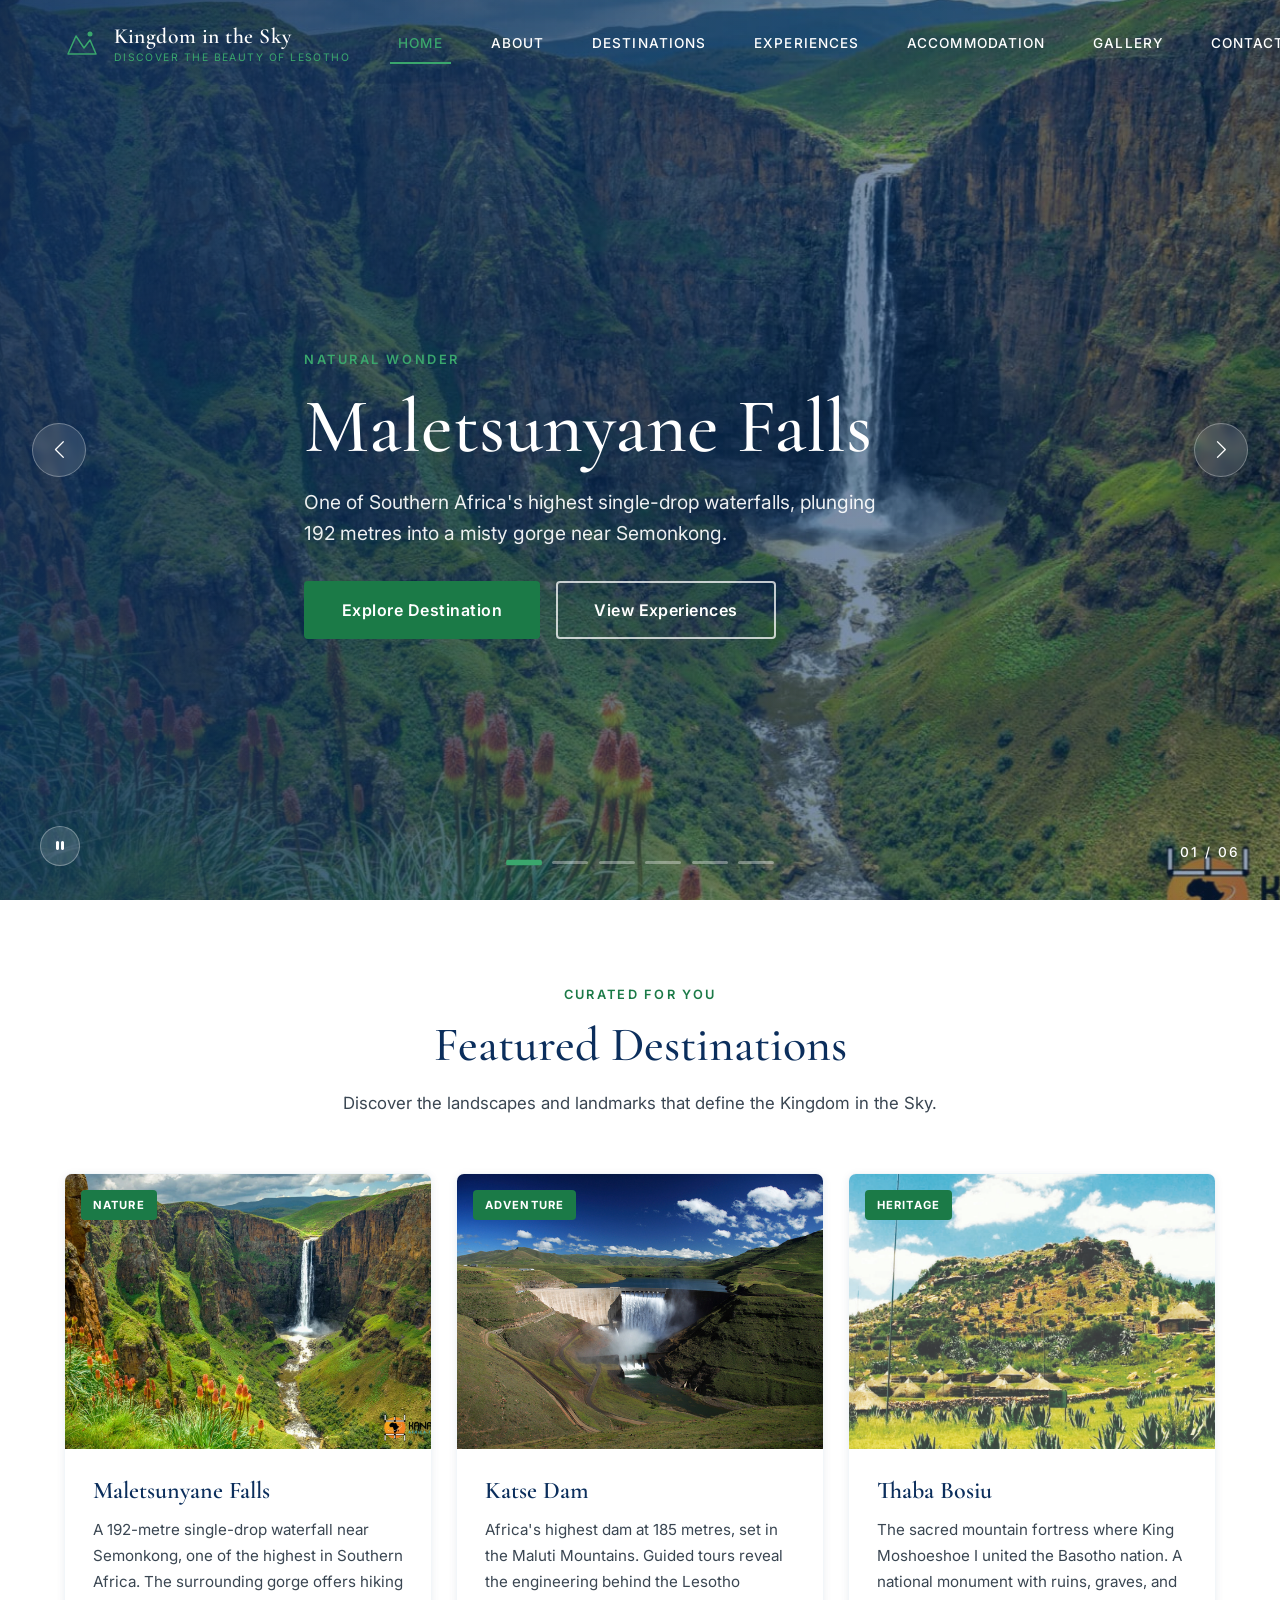
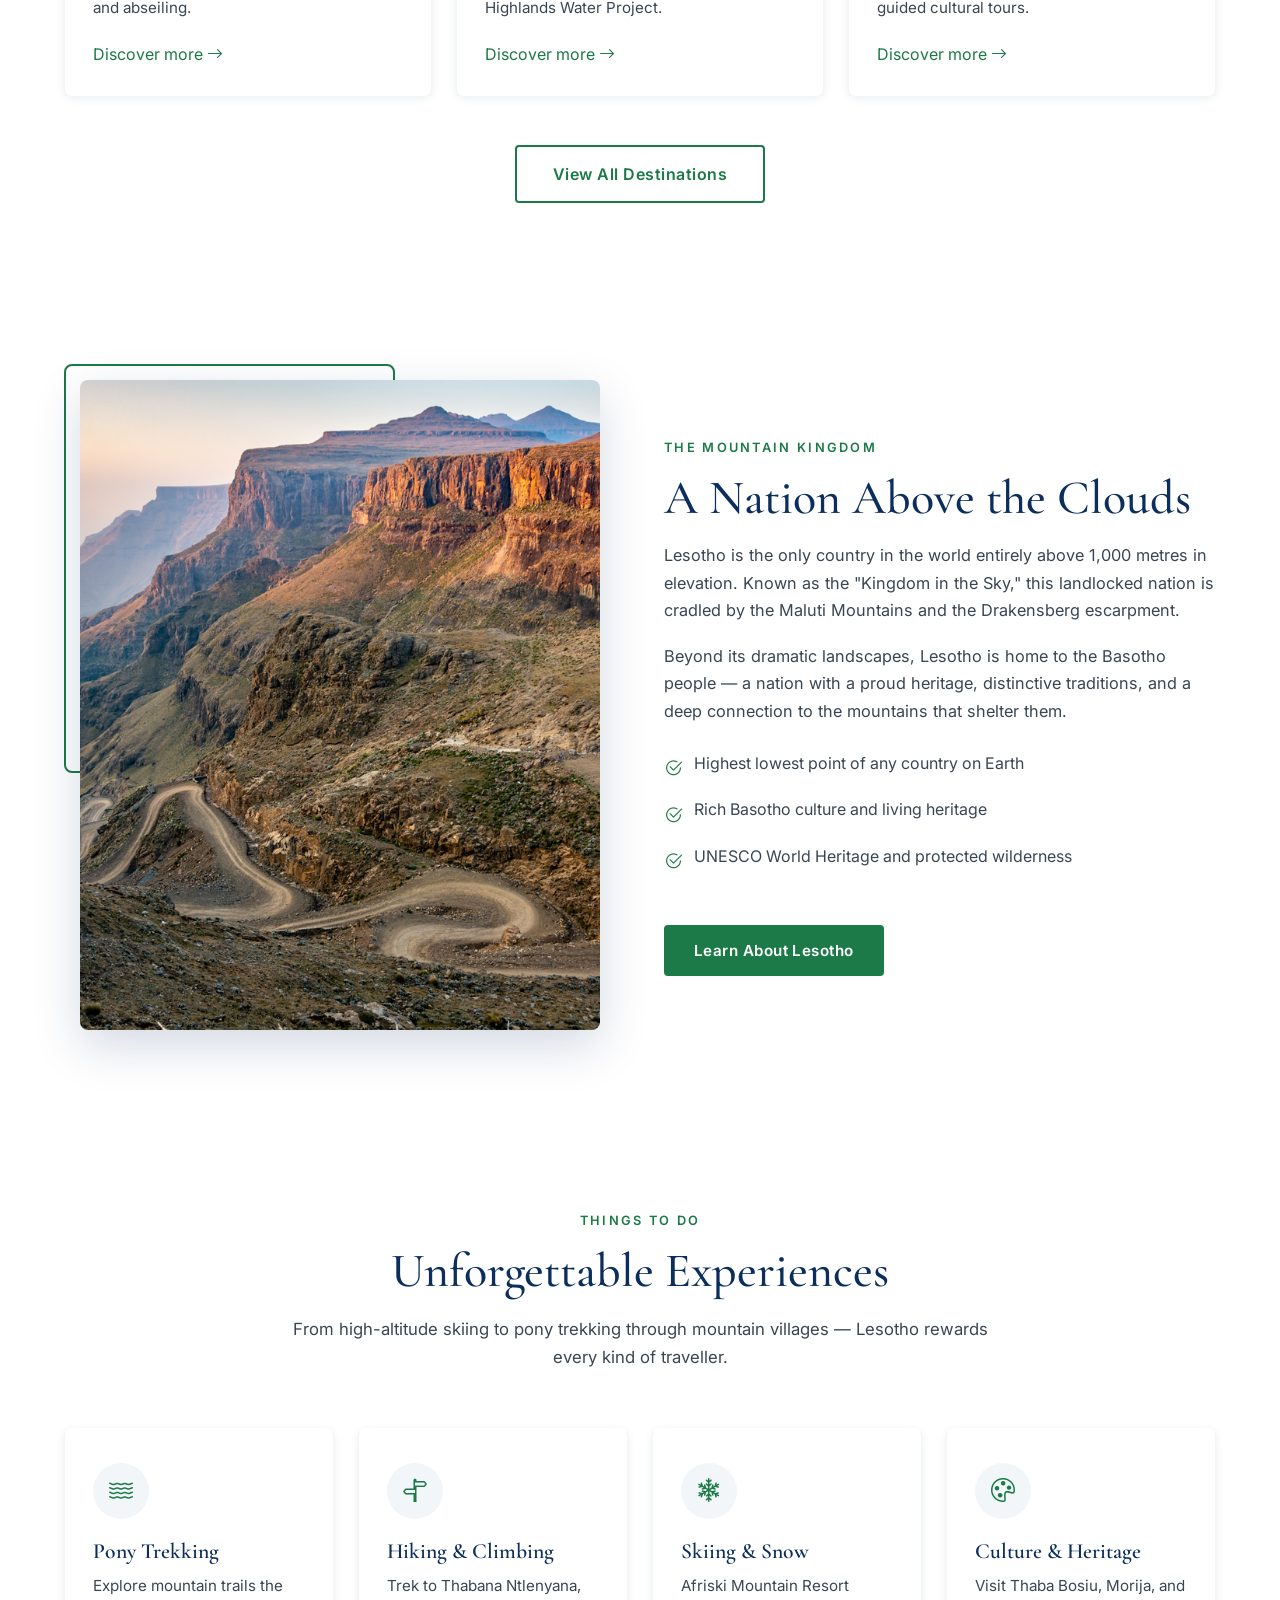
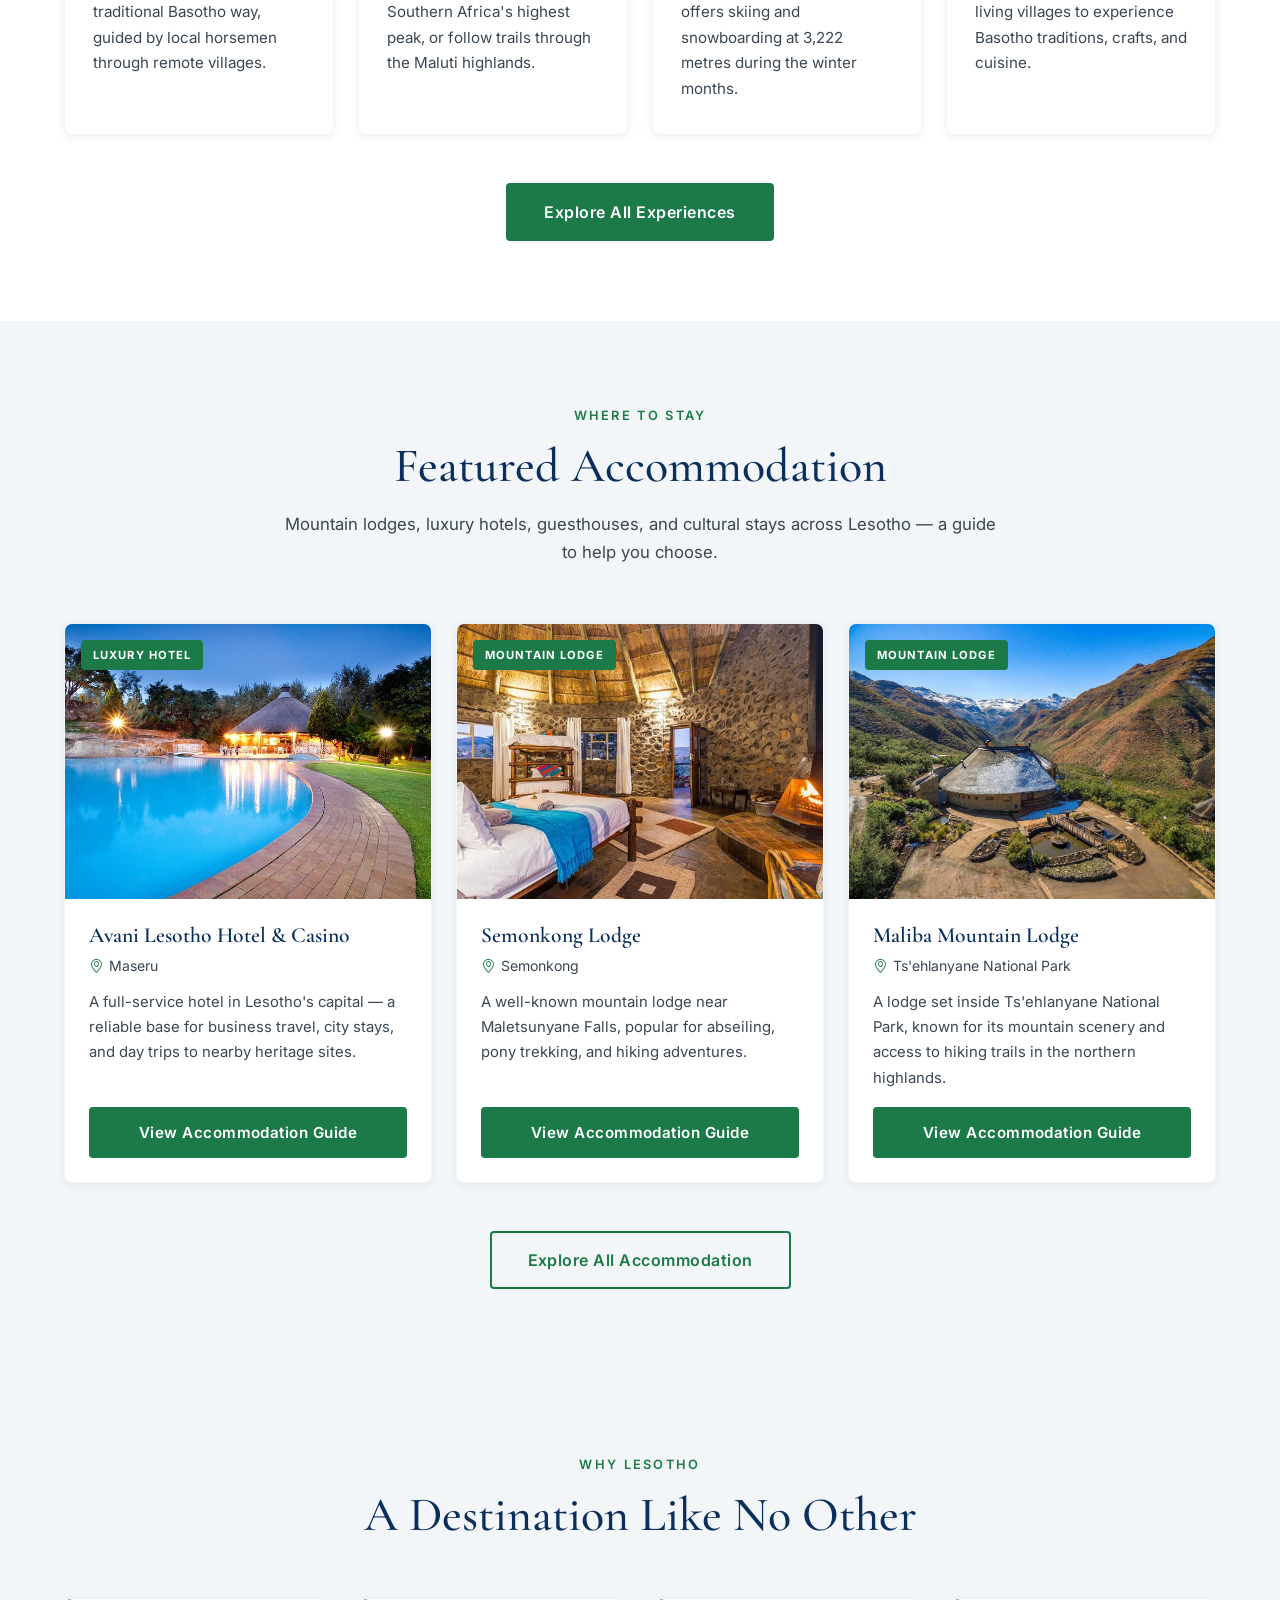
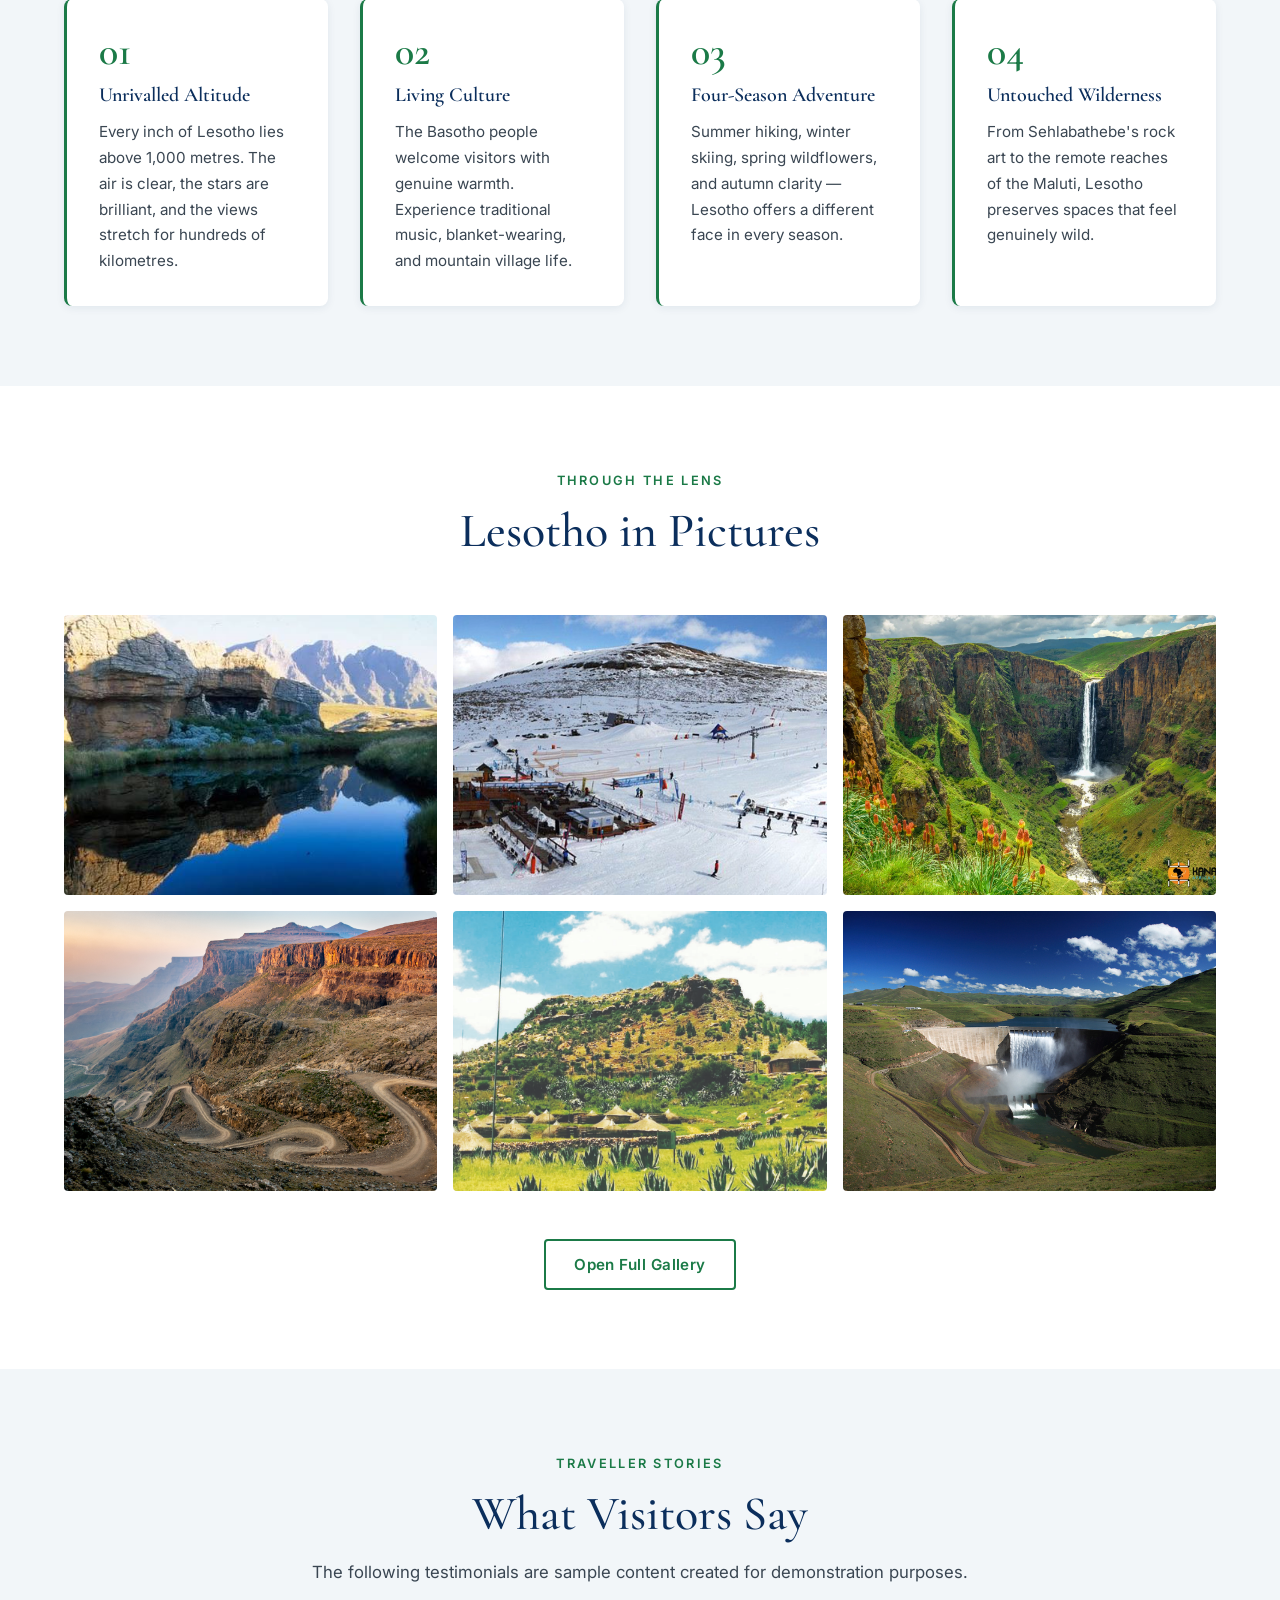
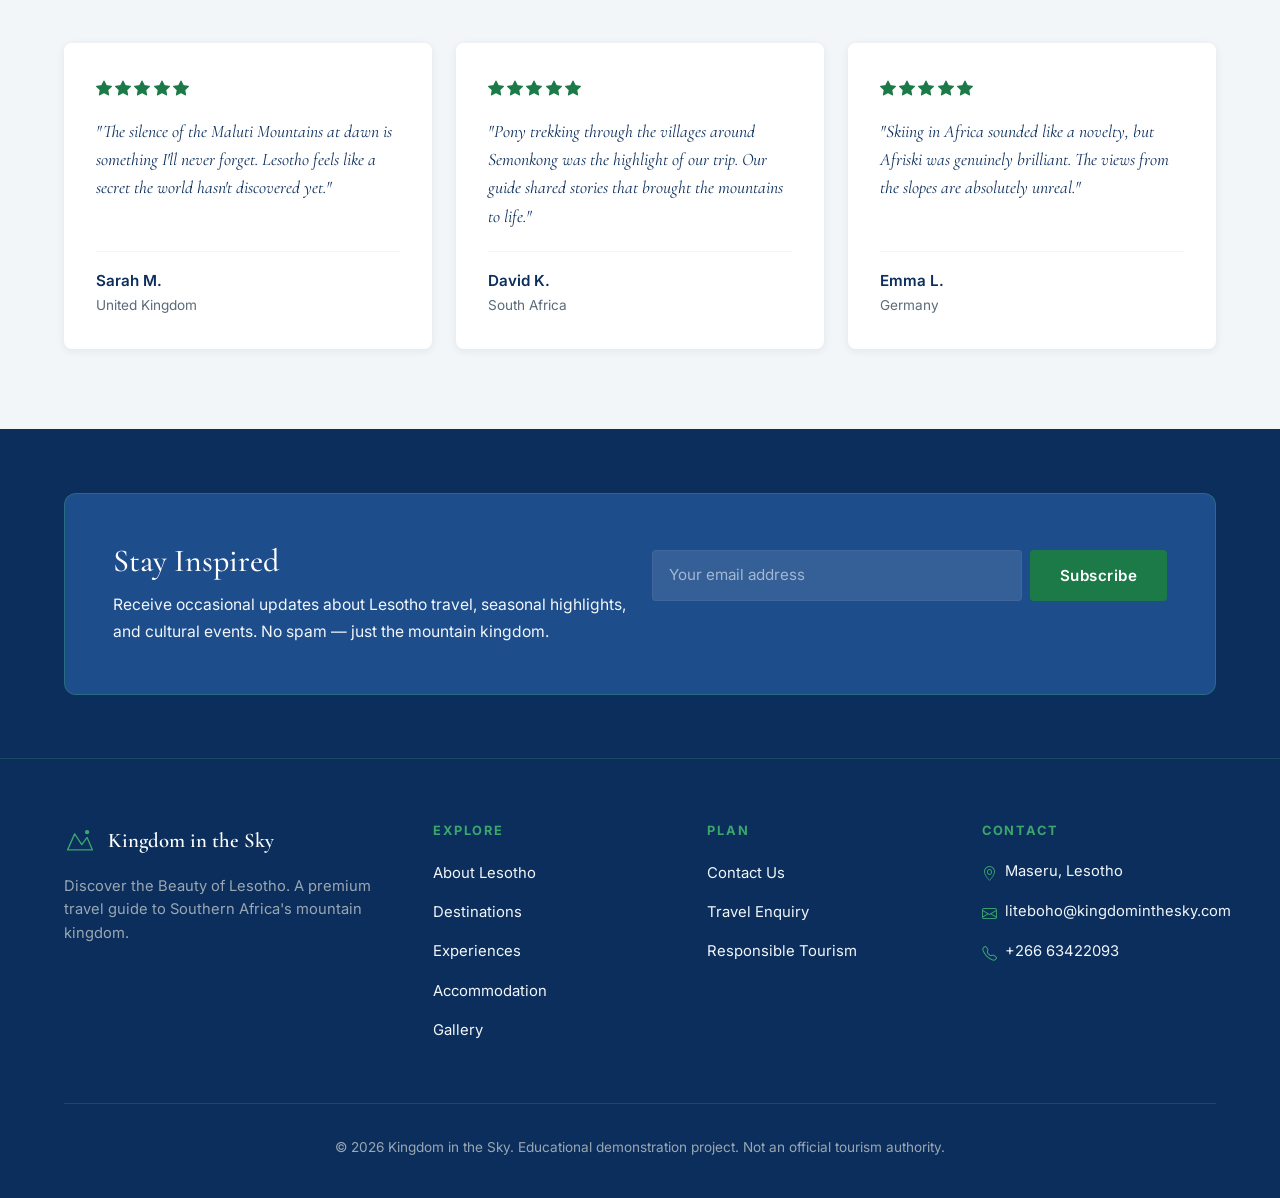
==== commit eea2553e: "Update index.html" ====
--- a/index.html
+++ b/index.html
@@ -581,4 +581,4 @@
   <script src="js/slideshow.js"></script>
   <script src="js/form-validation.js"></script>
 </body>
-</html>+</html>
